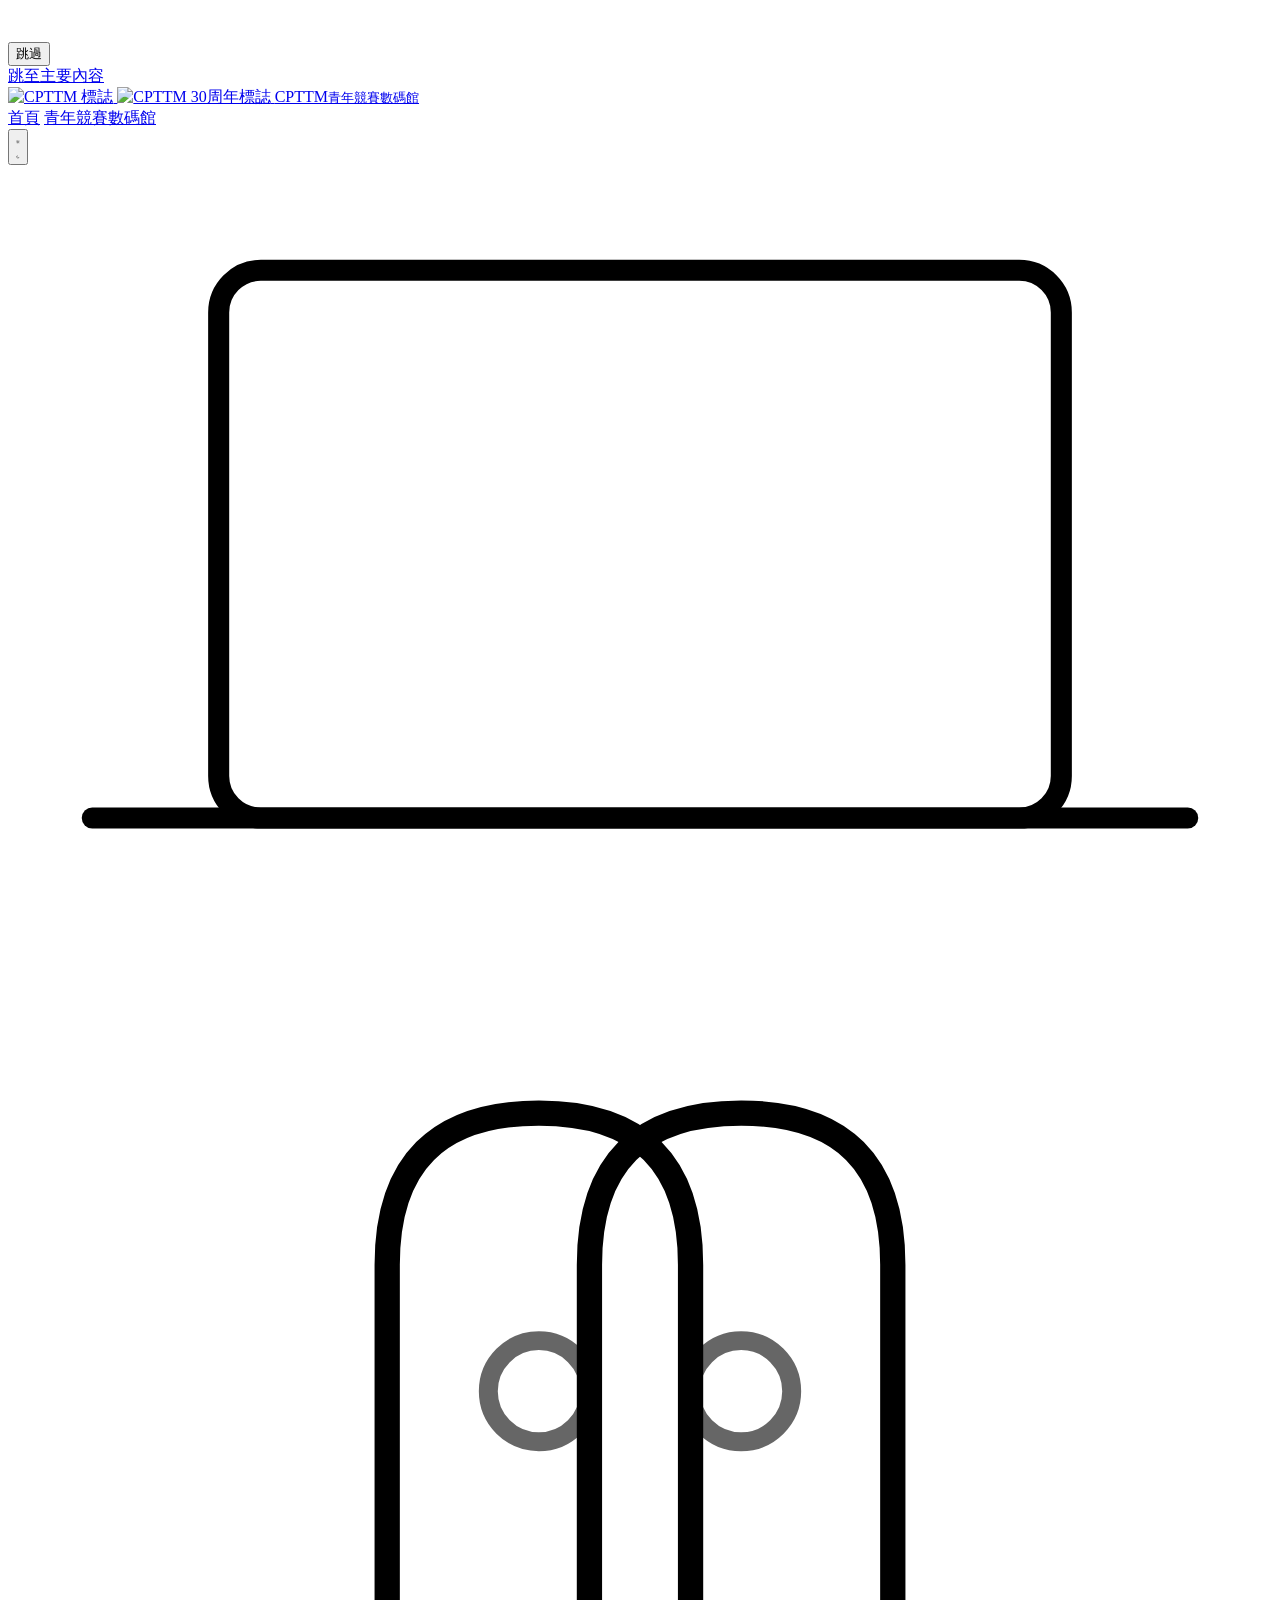
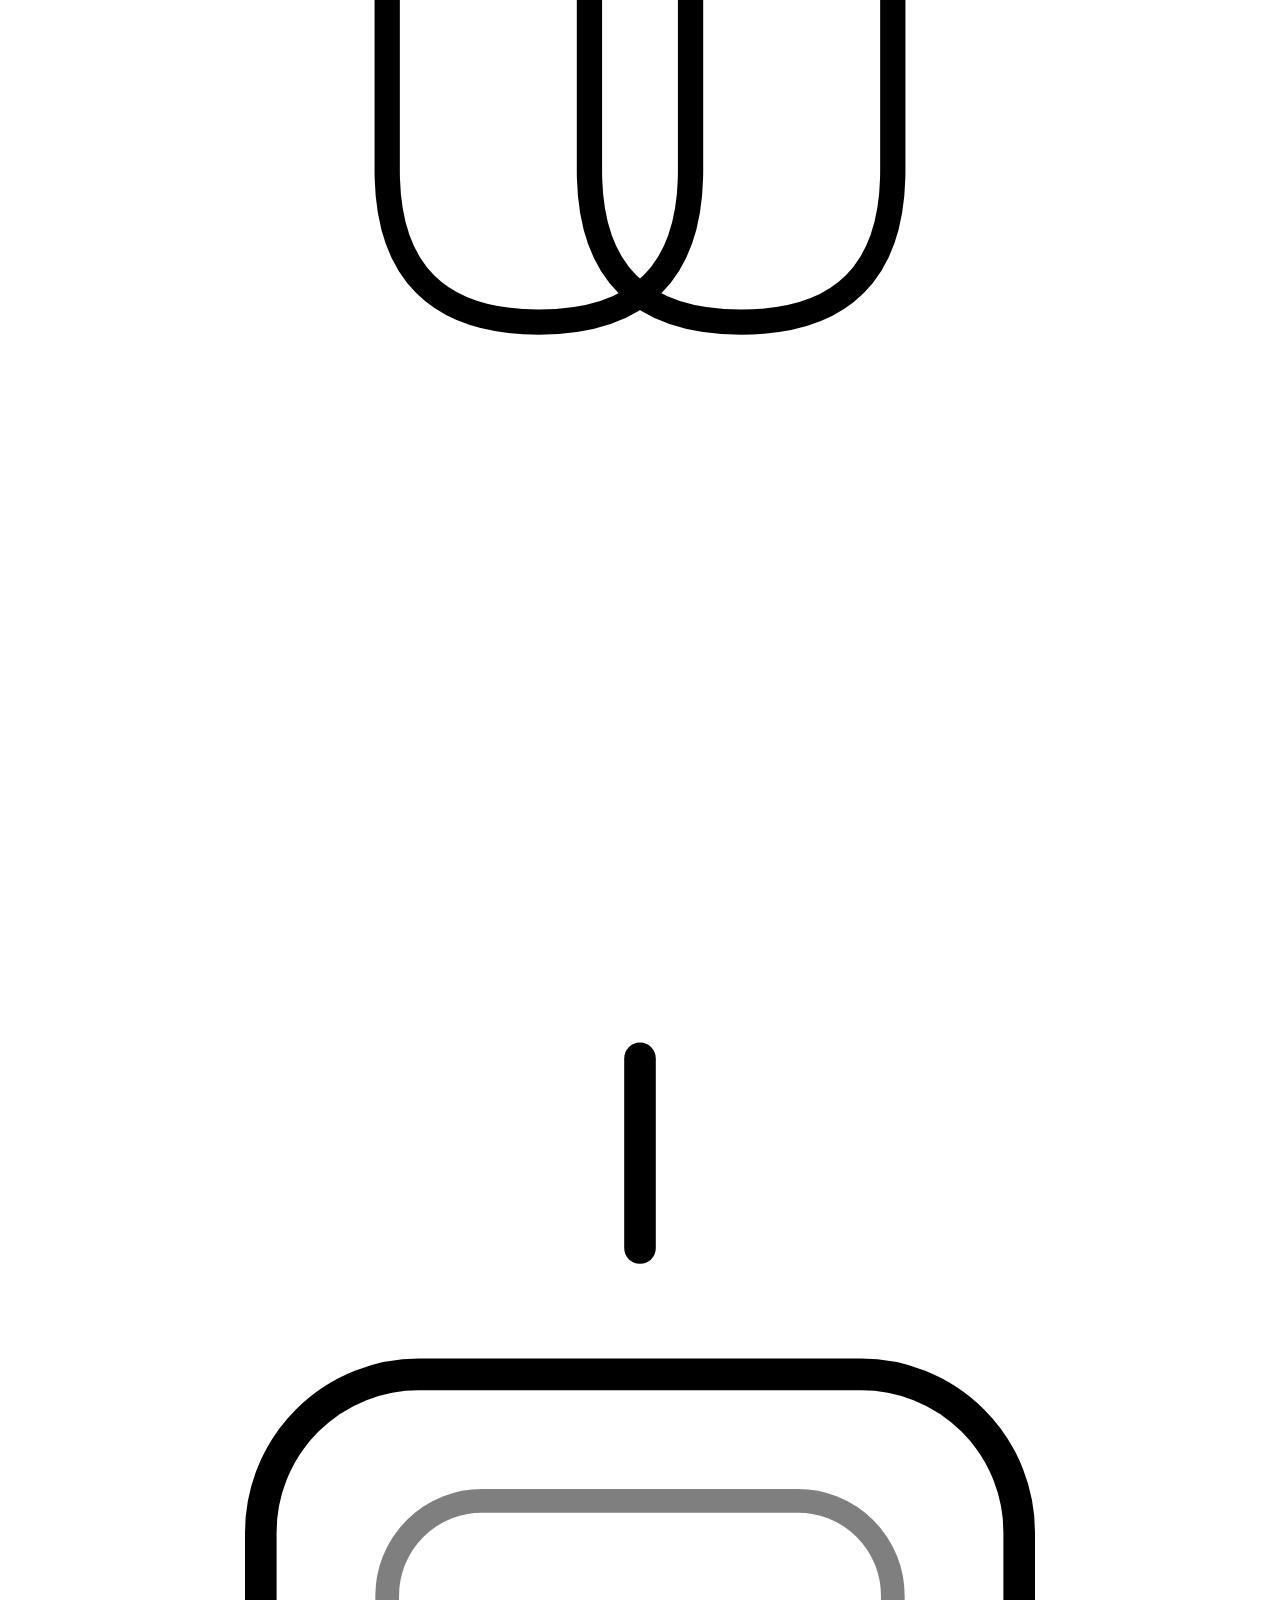
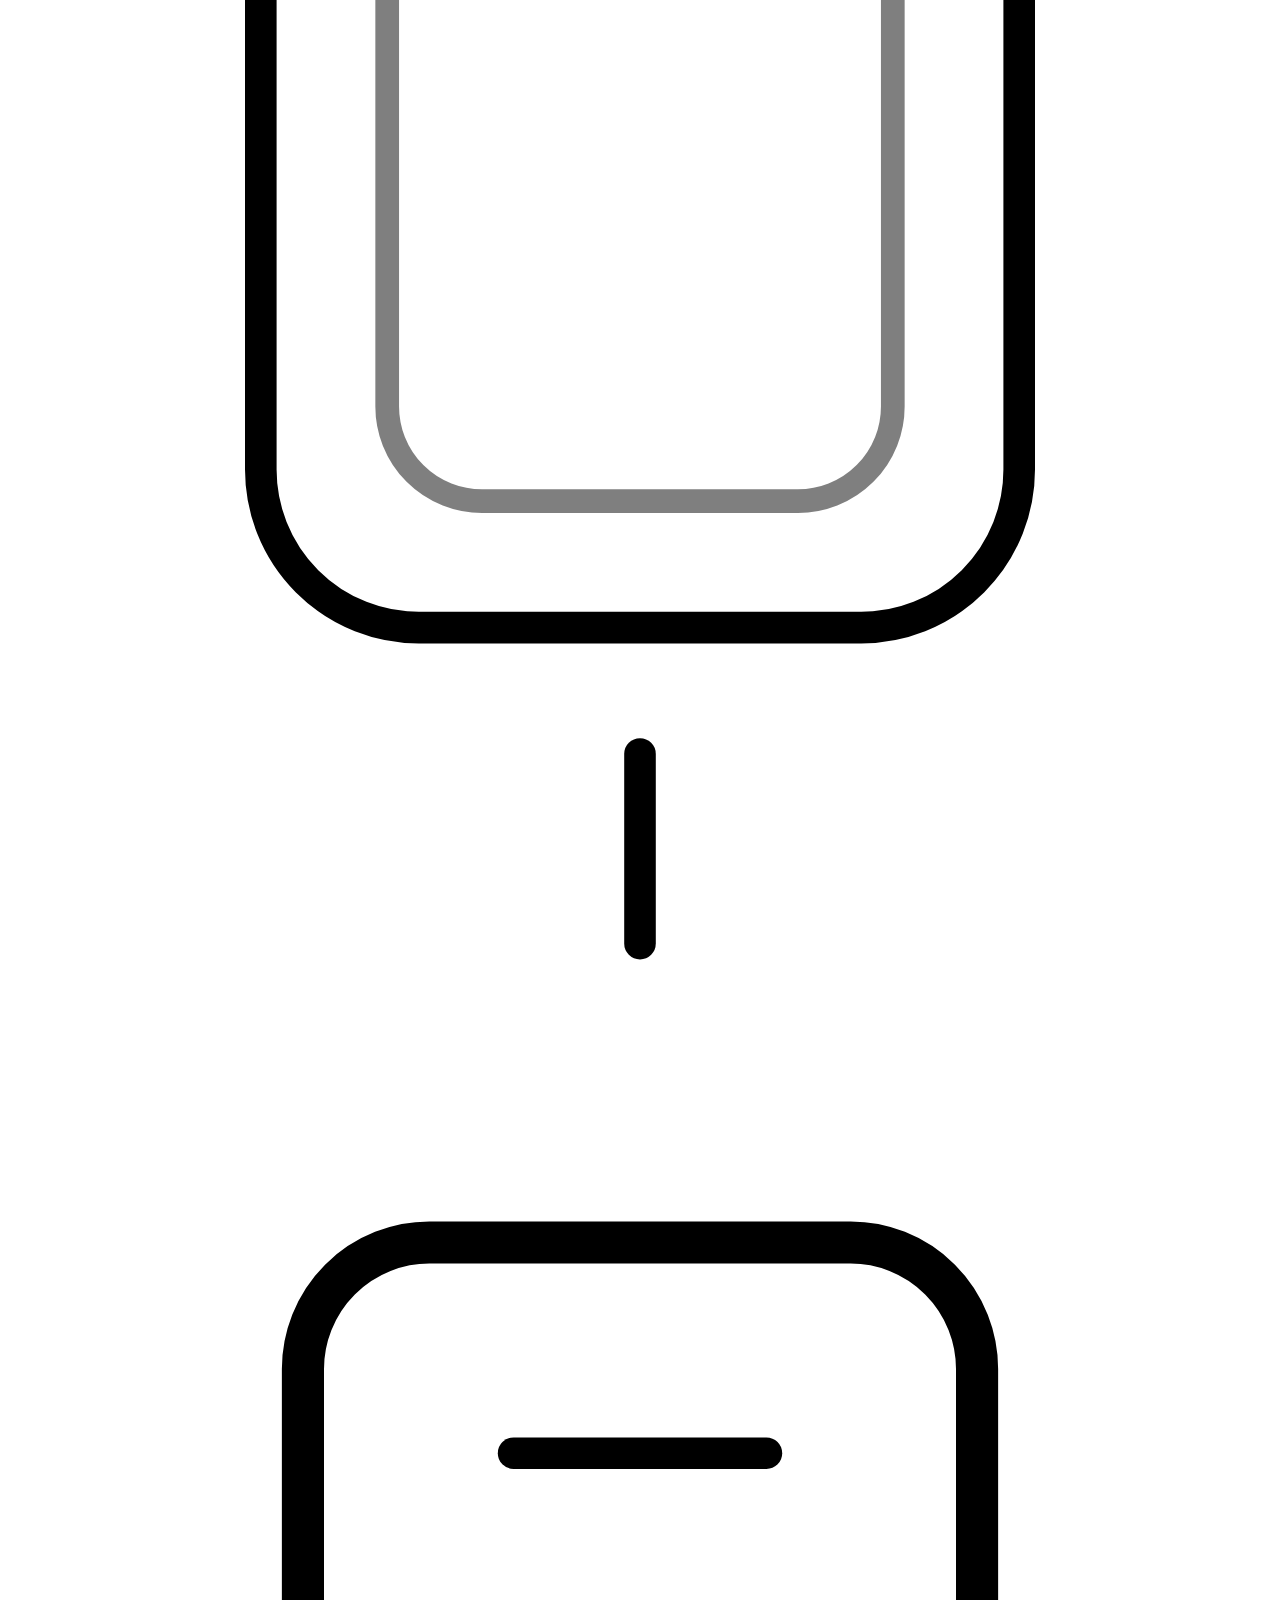
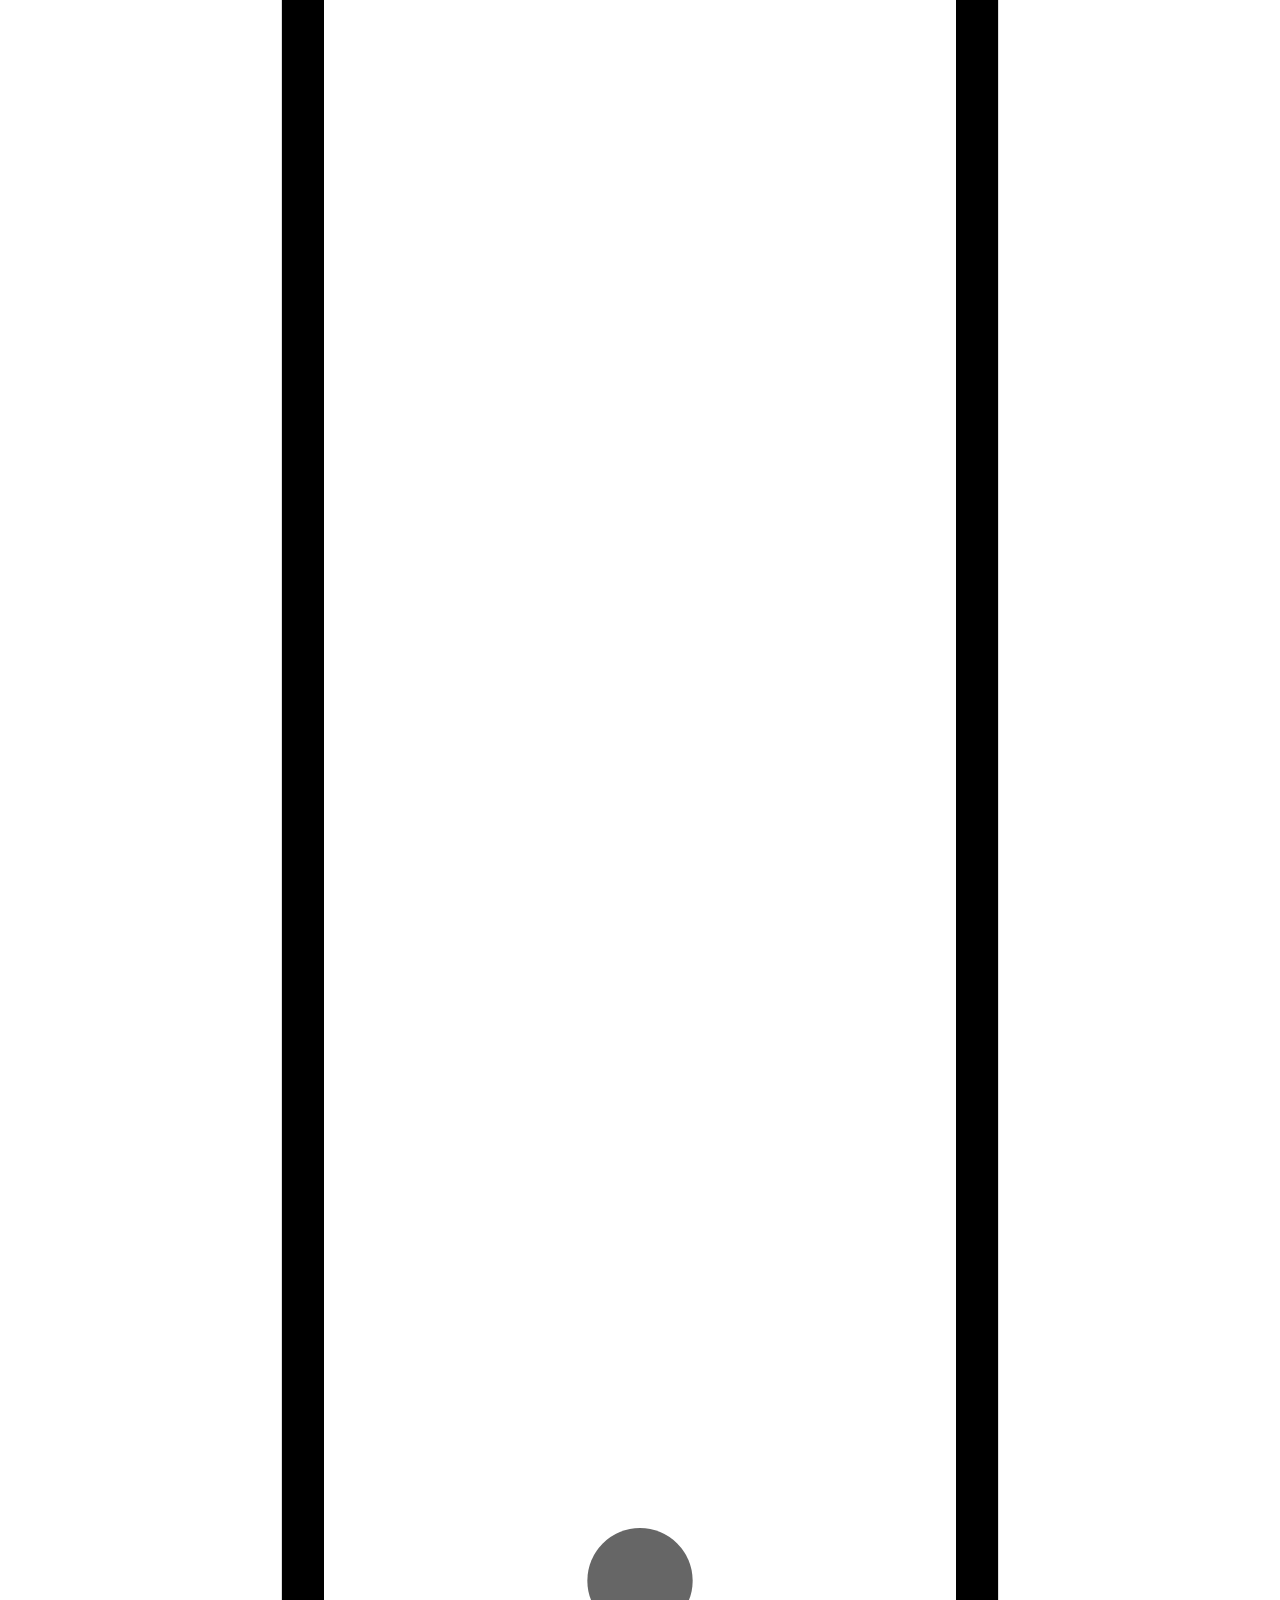
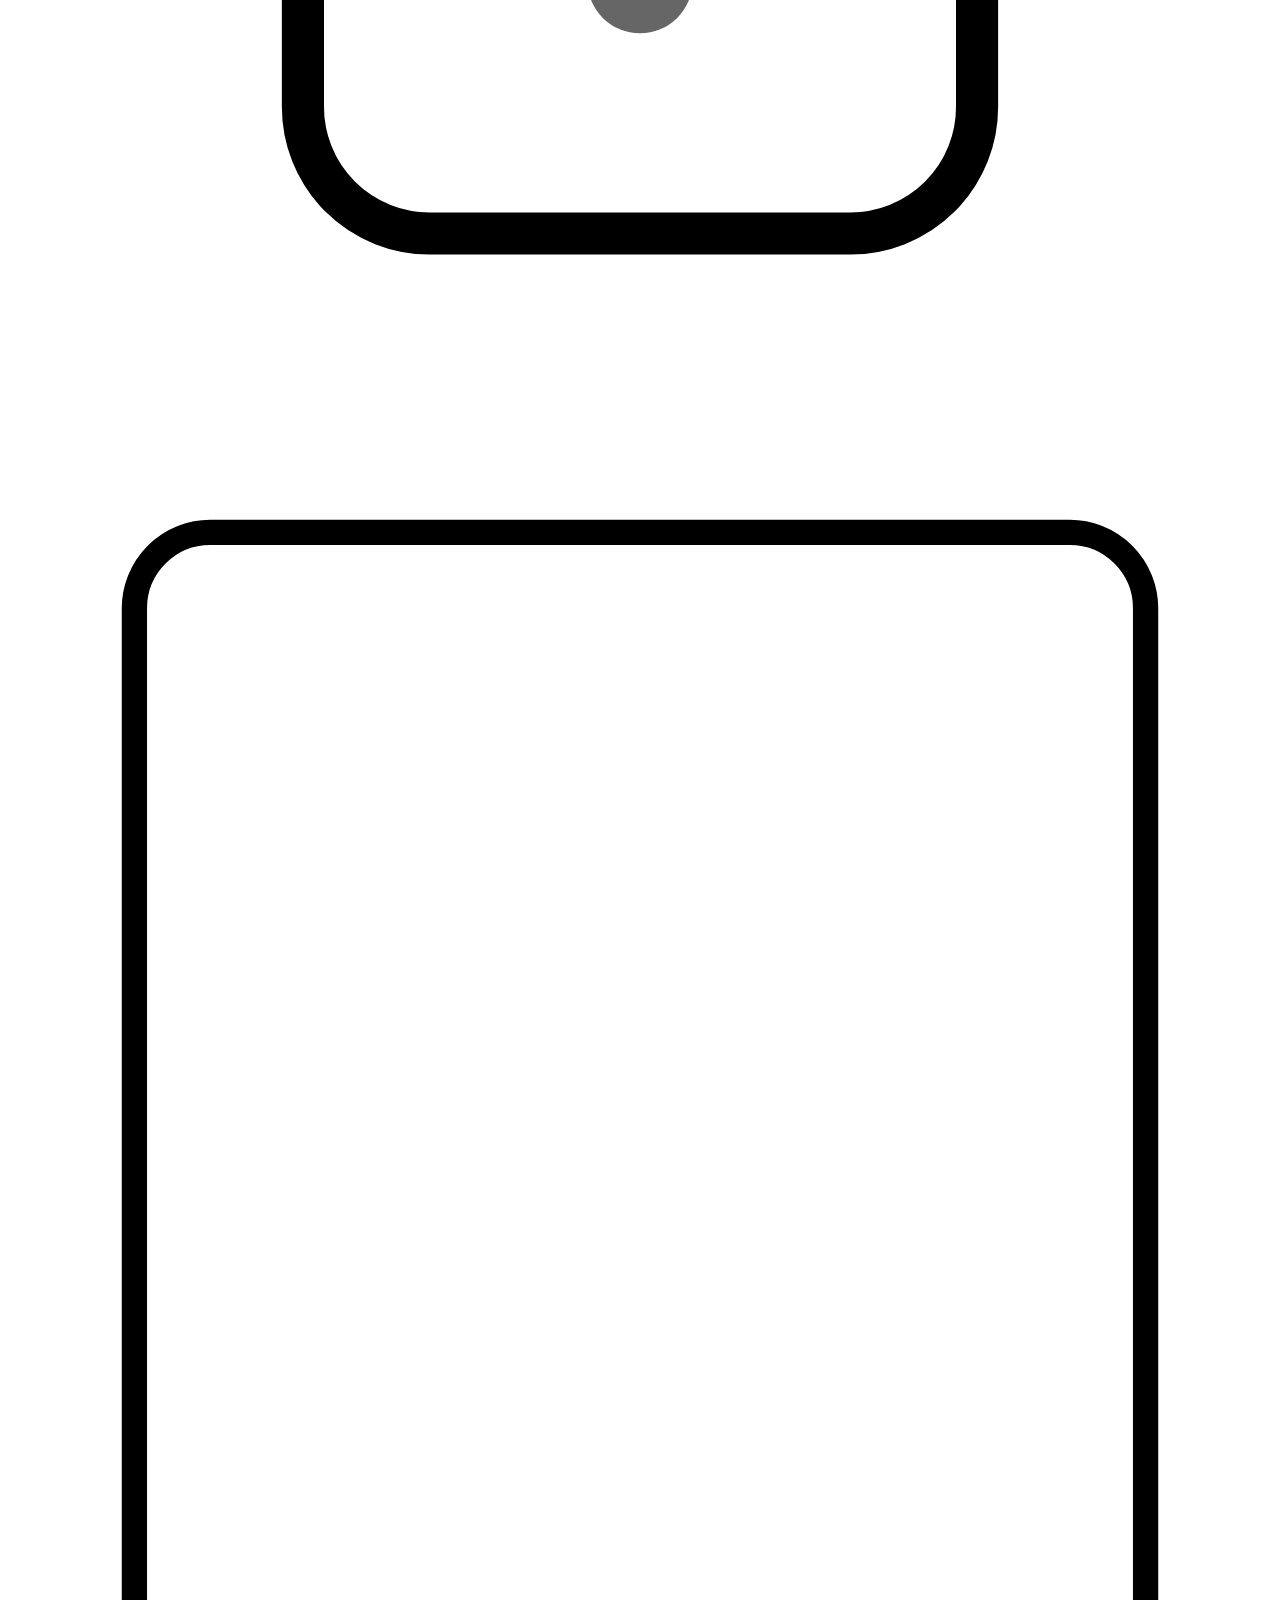
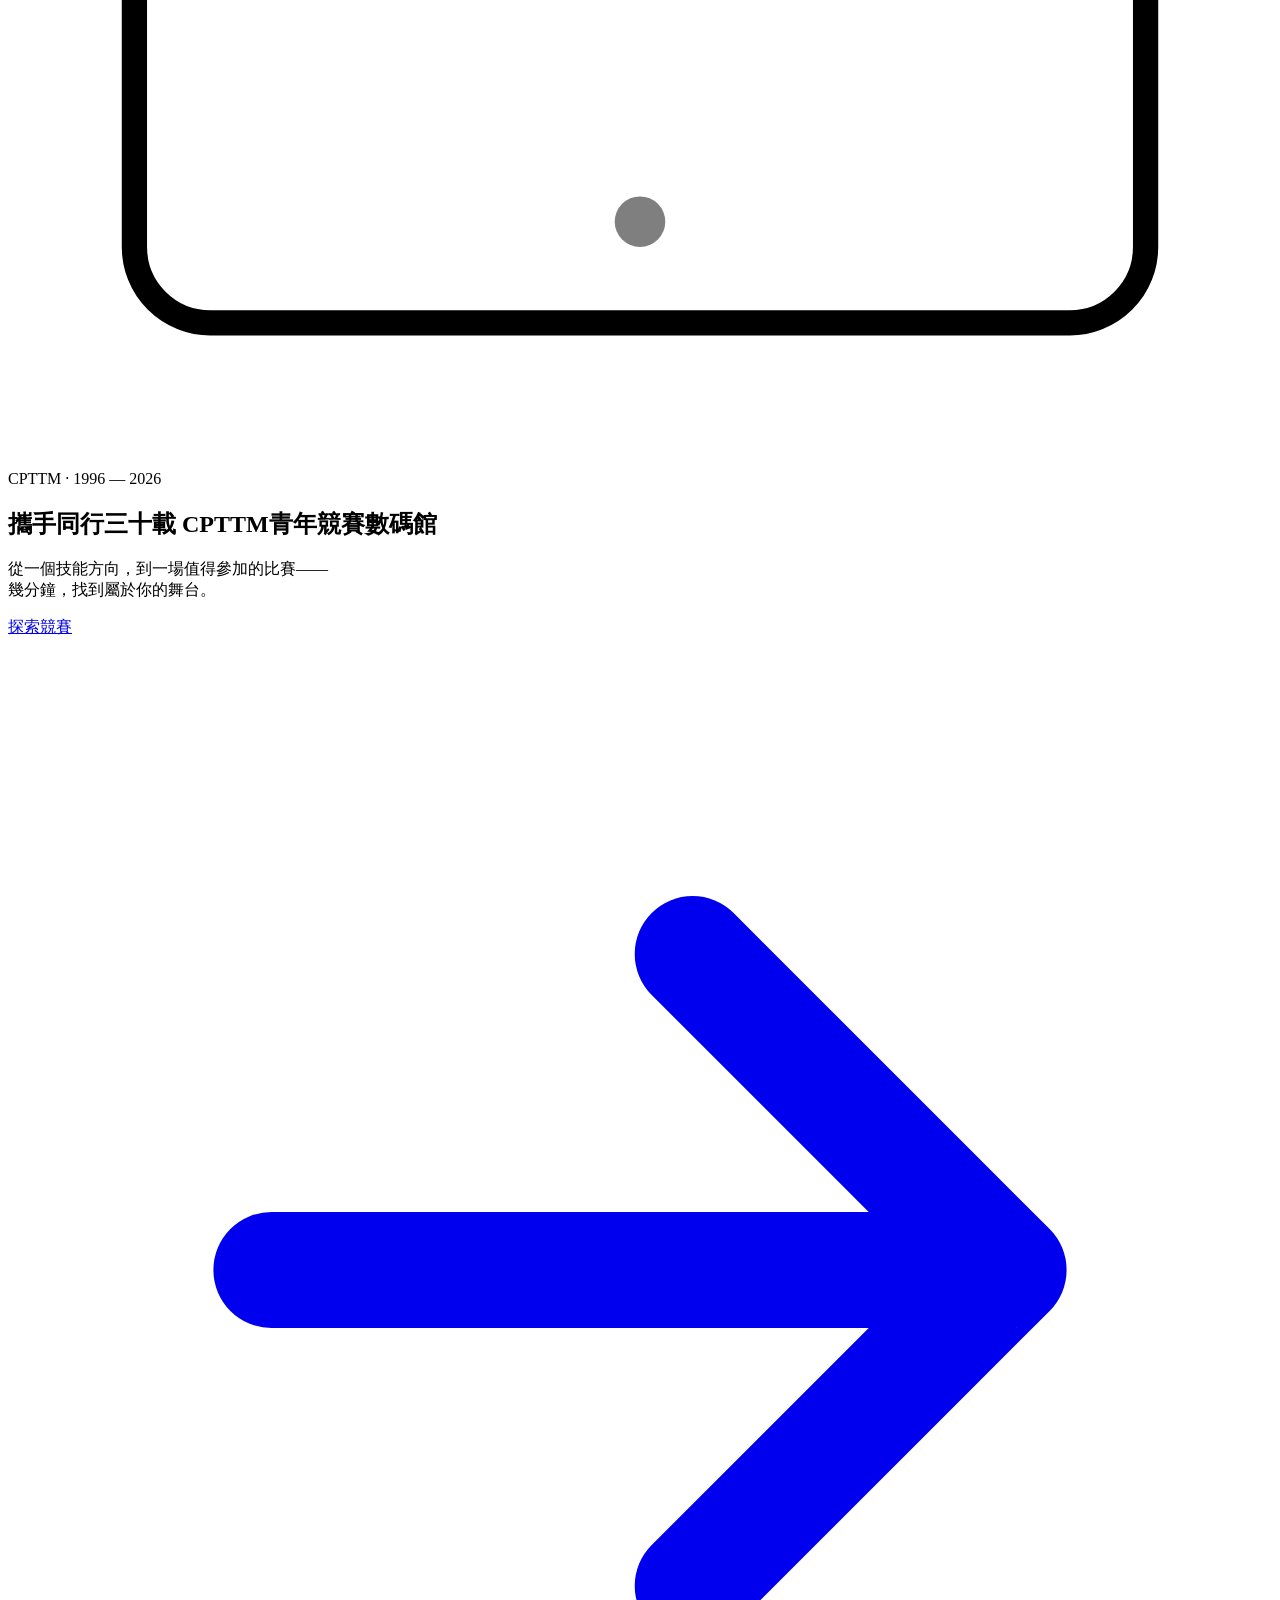
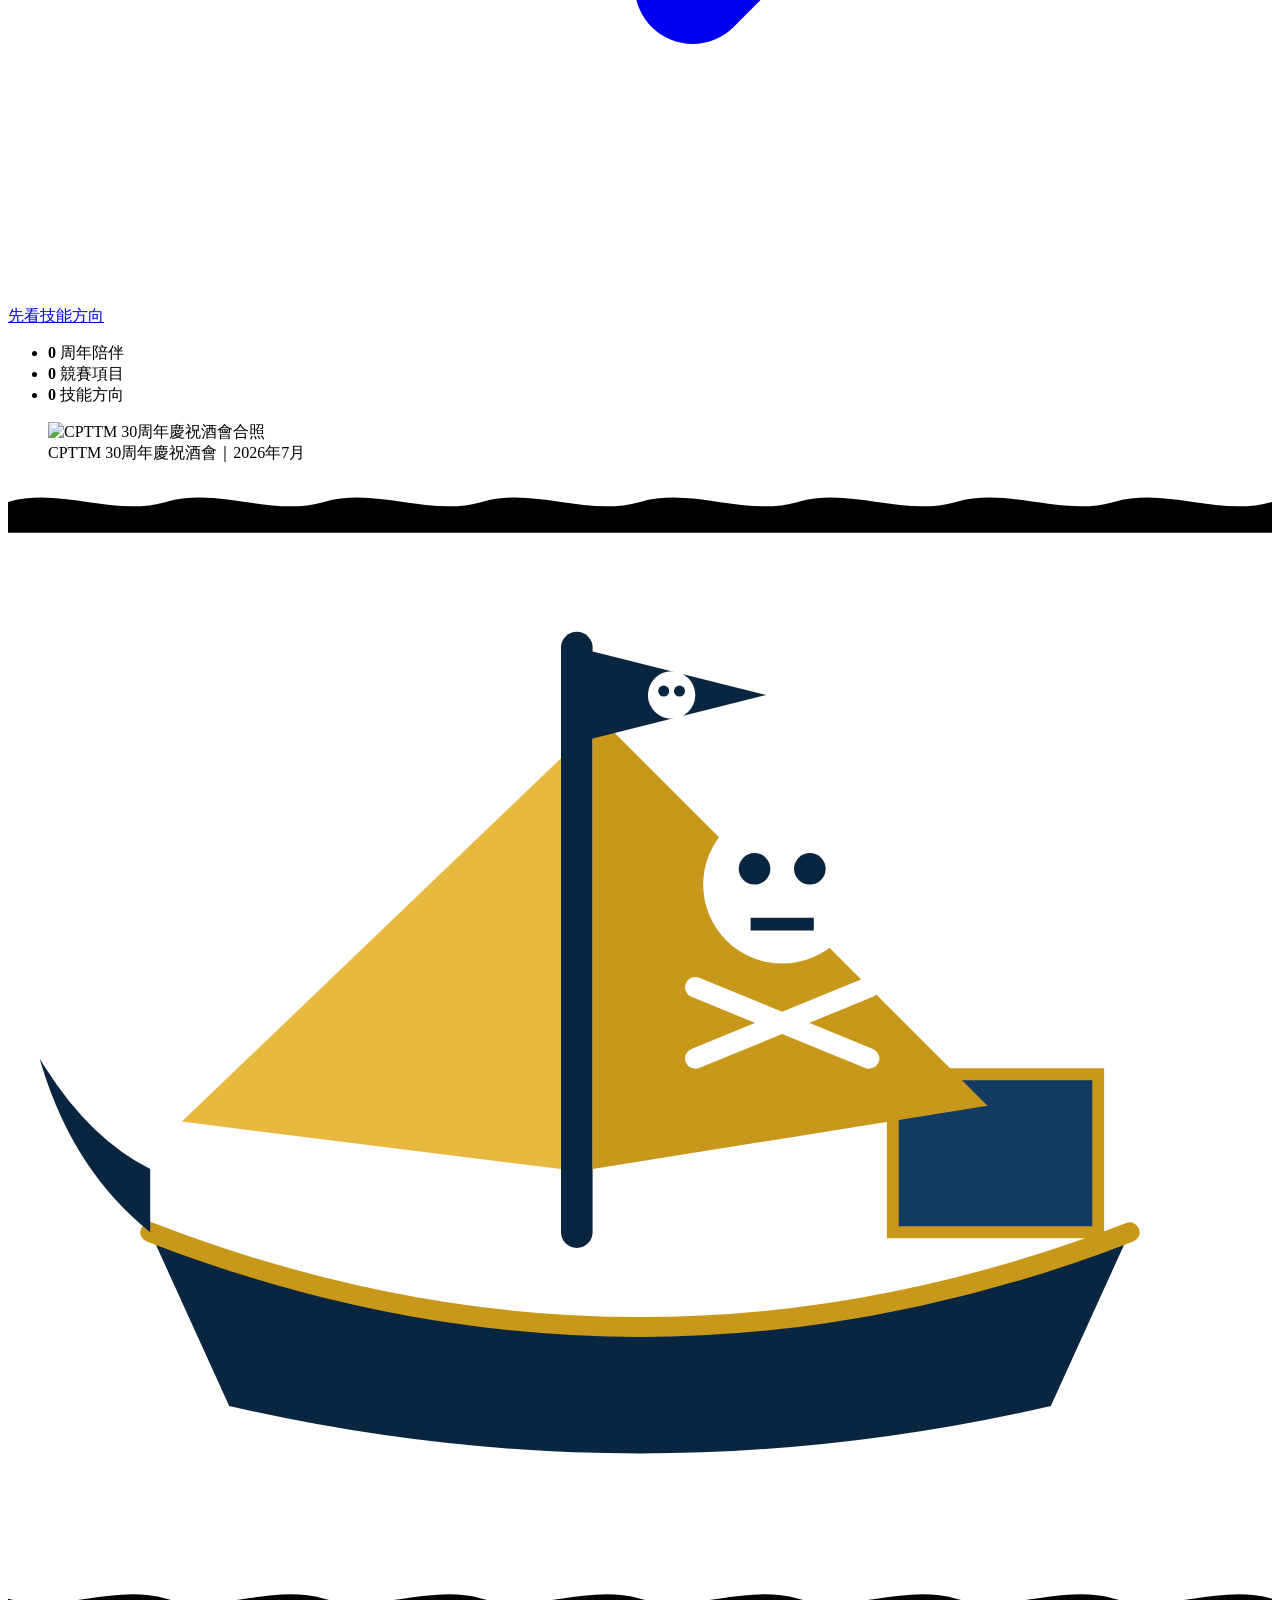
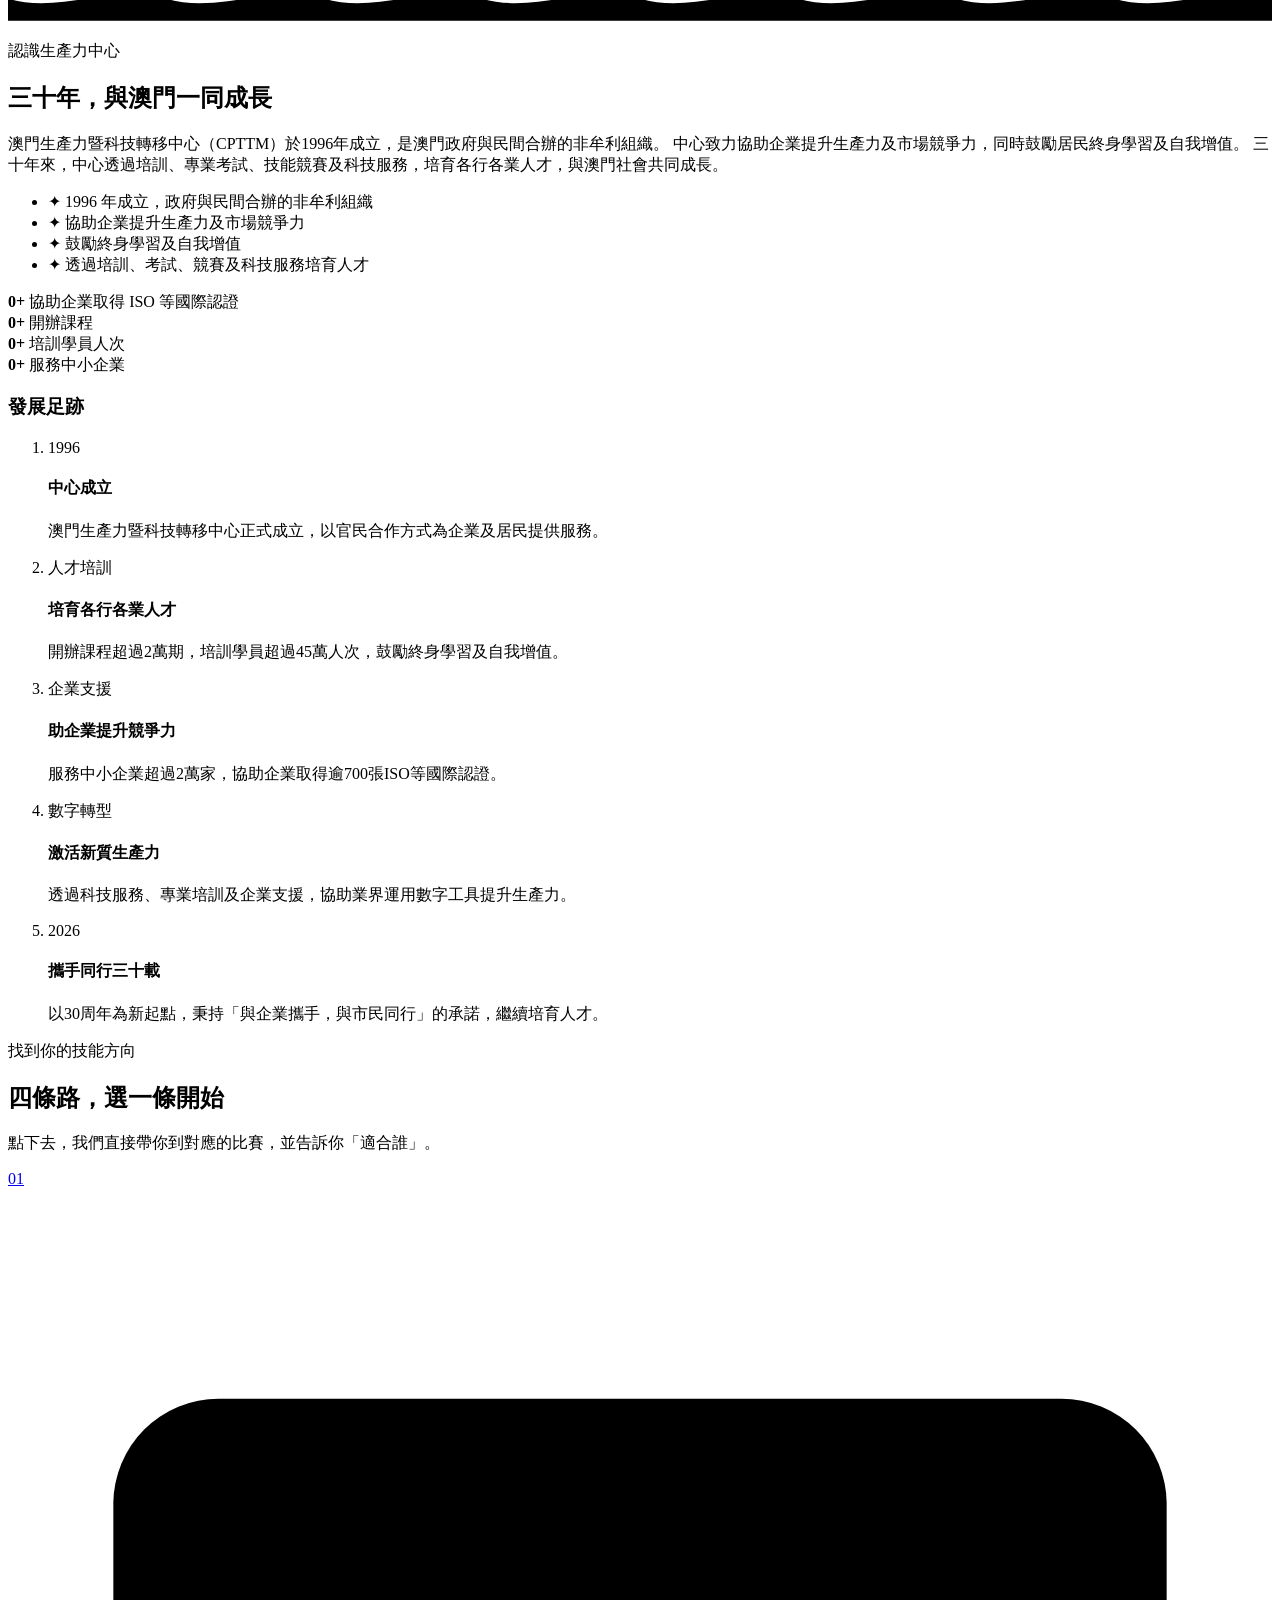
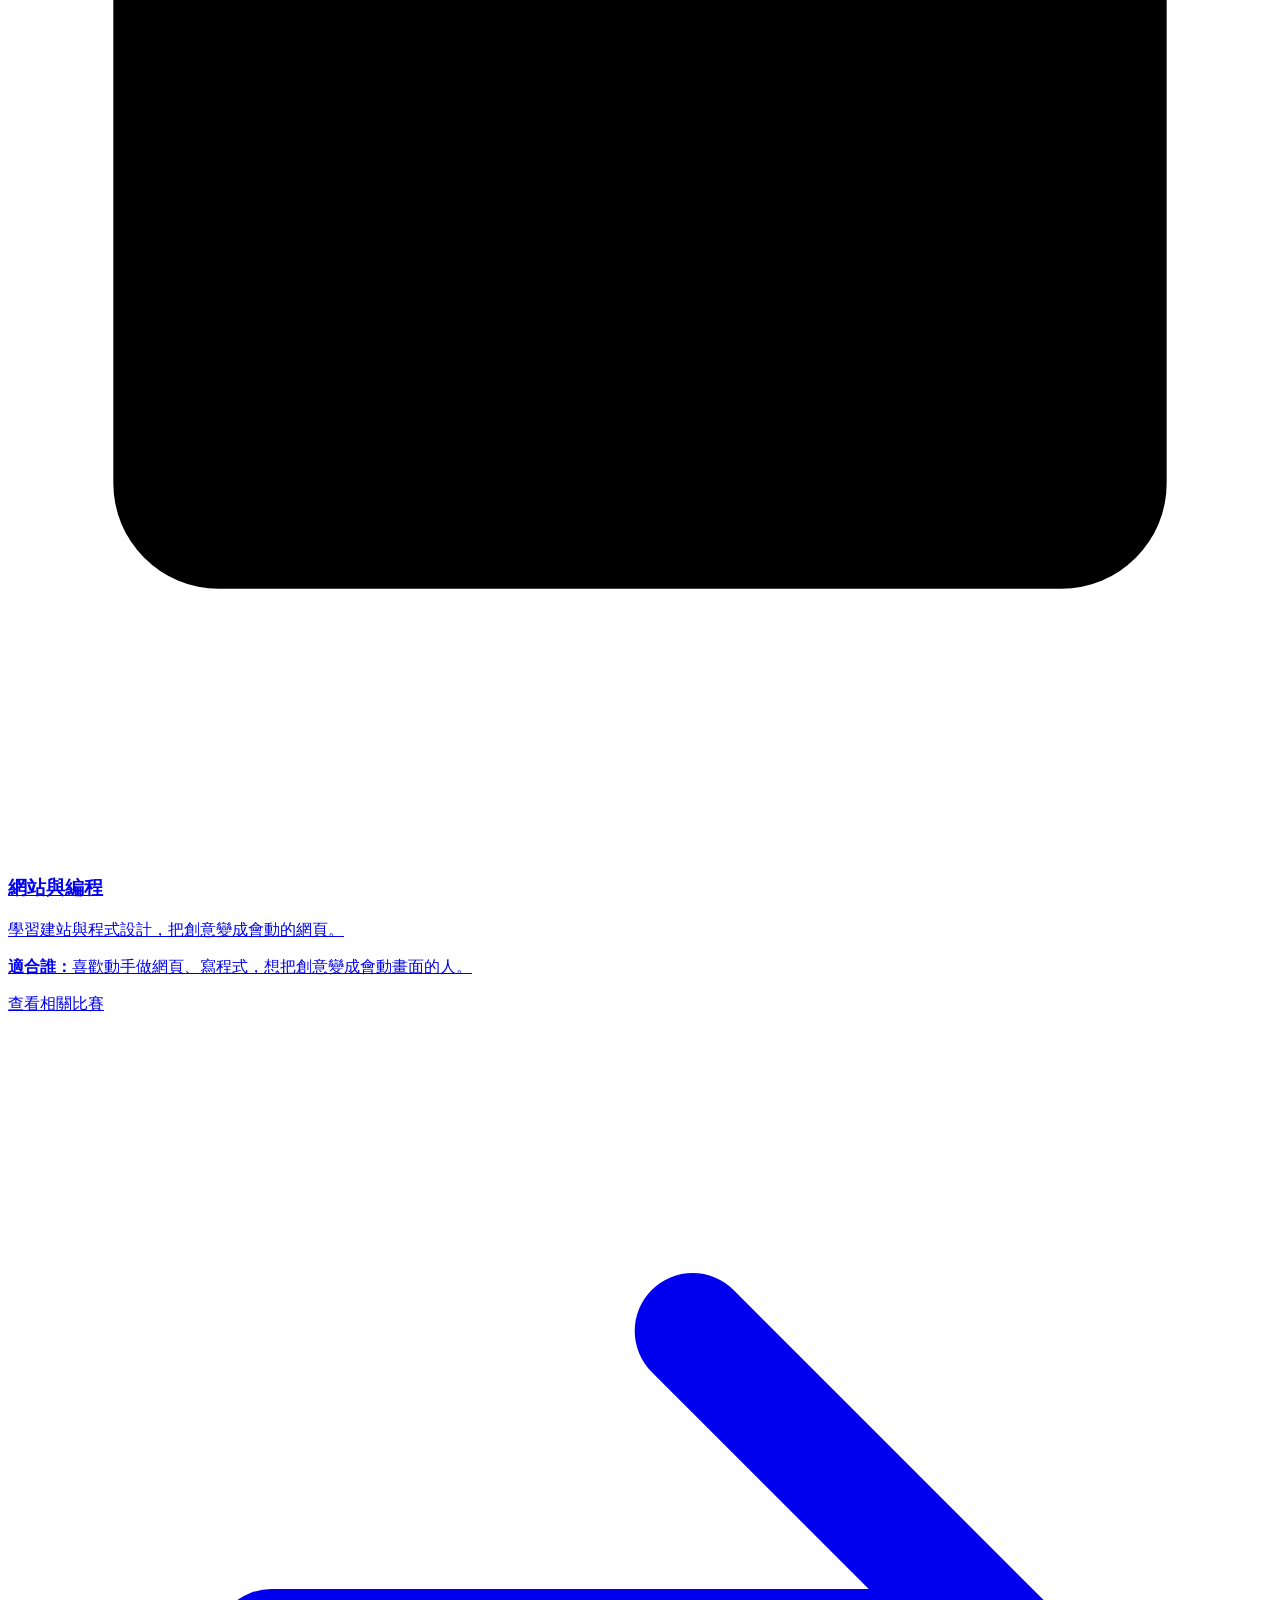
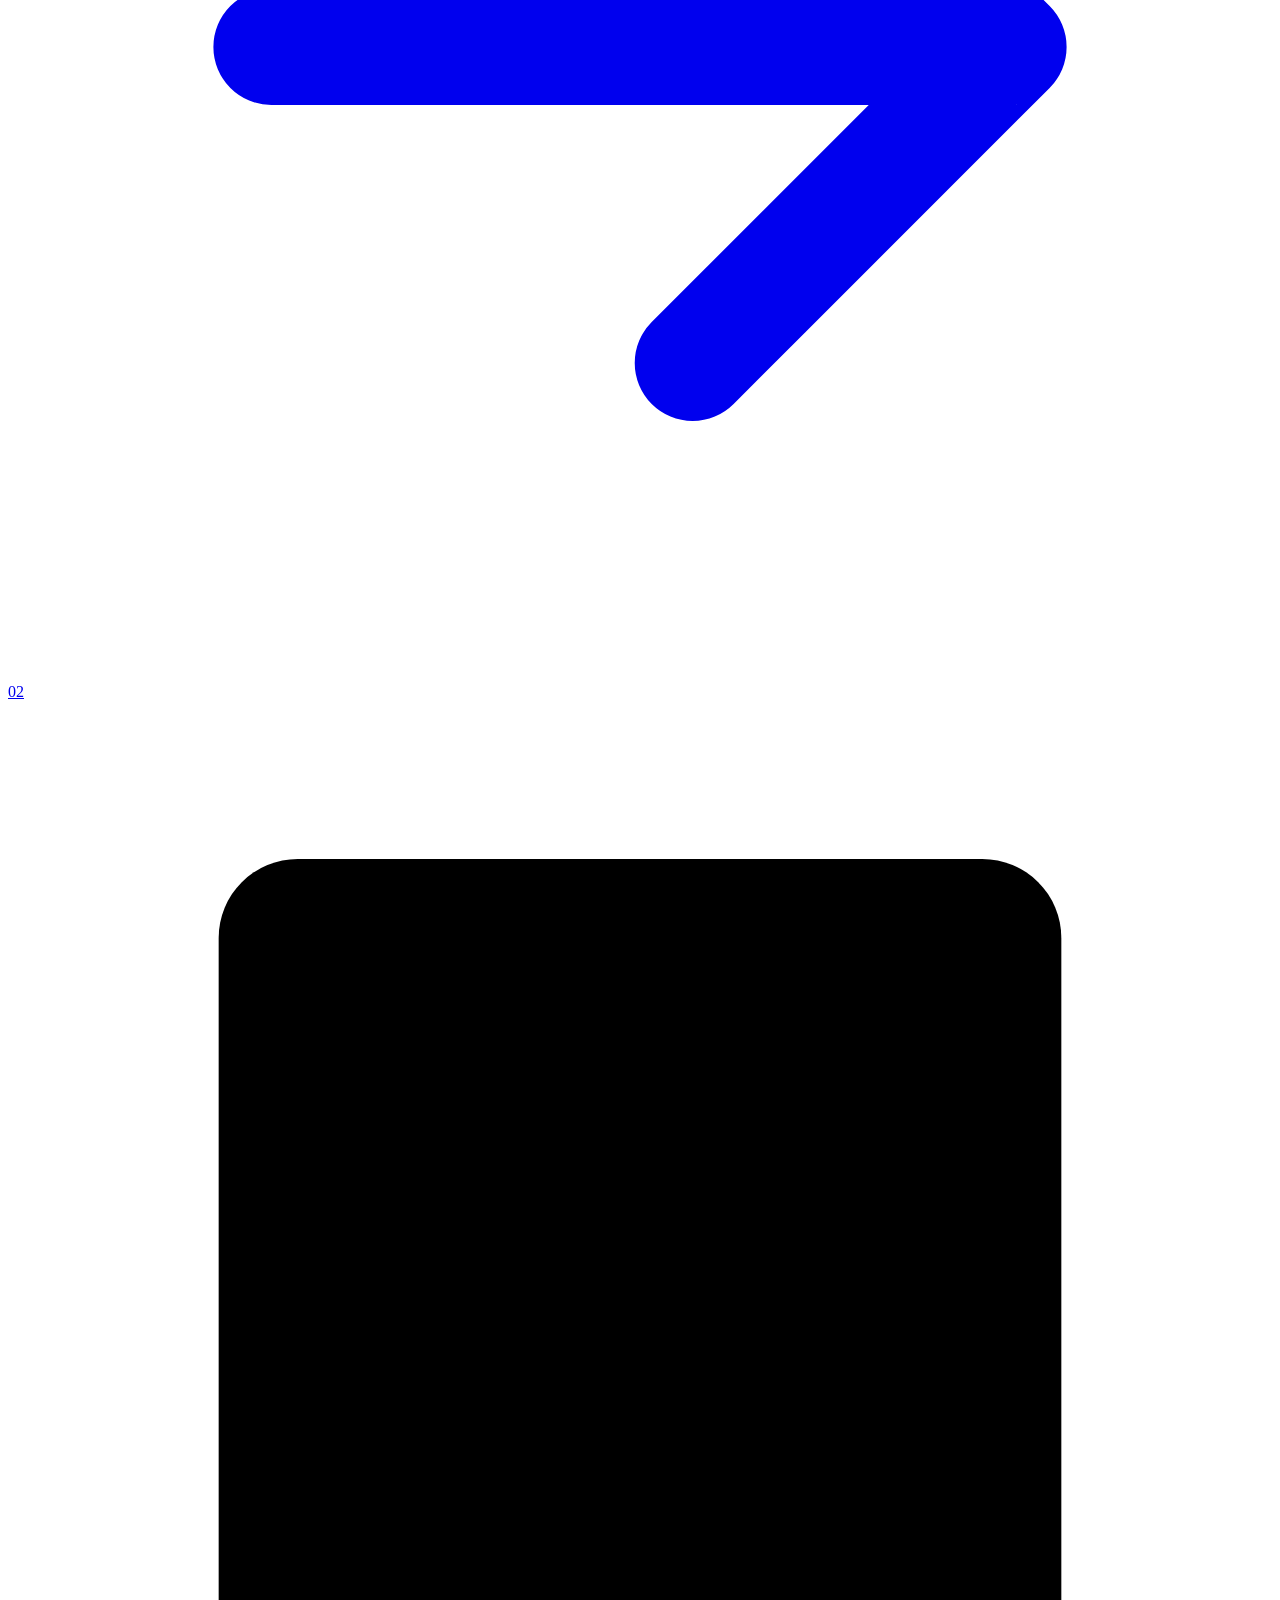
==== index.html @ b7210f03 "Add files via upload" ====
<!DOCTYPE html>
<html lang="zh-Hant" data-theme="light">
<head>
  <meta charset="UTF-8">
  <meta name="viewport" content="width=device-width, initial-scale=1.0">
  <meta name="description" content="CPTTM青年競賽數碼館 — 攜手同行三十載，幫澳門學生找到適合自己的技能方向與比賽。">
  <meta name="theme-color" content="#0a2540">
  <title>CPTTM青年競賽數碼館｜攜手同行三十載</title>
  <script>
    (function () {
      document.documentElement.classList.add("js");
      try {
        var t = localStorage.getItem("cpttm30_theme");
        if (t !== "light" && t !== "dark") {
          t = (window.matchMedia && window.matchMedia("(prefers-color-scheme: dark)").matches)
            ? "dark" : "light";
        }
        document.documentElement.setAttribute("data-theme", t);
      } catch (e) {
        document.documentElement.setAttribute("data-theme", "light");
      }
    })();
  </script>
  <link rel="stylesheet" href="css/style.css">
</head>
<body>
  <!-- ===== 開場動畫 ===== -->
  <div id="intro" class="intro" role="dialog" aria-label="開場動畫" aria-modal="true">
    <div class="intro-inner">
      <div class="intro-logo" aria-hidden="true">
        <img src="logos/原色LOGO.png" alt="" class="intro-logo-img">
      </div>
      <div class="intro-text">
        <p class="intro-line intro-line-1">
          <span id="introType1"></span><span class="intro-cursor" aria-hidden="true"></span>
        </p>
        <p class="intro-line intro-line-2">
          <span id="introType2"></span>
        </p>
      </div>
    </div>
    <button type="button" class="intro-skip" id="introSkip">跳過</button>
  </div>

  <a class="skip-link" href="#main">跳至主要內容</a>

  <header class="site-header">
    <div class="wrap header-inner">
      <a class="brand" href="index.html" aria-label="CPTTM 青年競賽數碼館首頁">
        <img src="logos/原色LOGO.png" alt="CPTTM 標誌" class="logo-cpttm" decoding="async">
        <img src="logos/cpttm-30th-c.png" alt="CPTTM 30周年標誌" class="logo-30th" decoding="async">
        <span class="site-name">CPTTM<small>青年競賽數碼館</small></span>
      </a>
      <nav class="main-nav" aria-label="主要導覽">
        <a href="index.html" aria-current="page">首頁</a>
        <a href="competitions.html">青年競賽數碼館</a>
      </nav>
      <button class="theme-toggle" id="themeToggle" type="button"
              aria-label="切換至深色模式" aria-pressed="false">
        <svg class="icon-sun" viewBox="0 0 24 24" aria-hidden="true" focusable="false">
          <circle cx="12" cy="12" r="4.5" fill="none" stroke="currentColor" stroke-width="1.8"/>
          <path d="M12 2.5 V5 M12 19 V21.5 M2.5 12 H5 M19 12 H21.5
                   M5.2 5.2 L6.9 6.9 M17.1 17.1 L18.8 18.8
                   M18.8 5.2 L17.1 6.9 M6.9 17.1 L5.2 18.8"
                stroke="currentColor" stroke-width="1.8" stroke-linecap="round"/>
        </svg>
        <svg class="icon-moon" viewBox="0 0 24 24" aria-hidden="true" focusable="false">
          <path d="M20 14.5 A8.5 8.5 0 1 1 9.5 4 A7 7 0 0 0 20 14.5 Z"
                fill="none" stroke="currentColor" stroke-width="1.8"
                stroke-linejoin="round"/>
        </svg>
      </button>
    </div>
  </header>

  <main id="main">

    <!-- ===== 主視覺（單一 hero，內含菱形 + 電子產品裝飾） ===== -->
    <section class="hero" aria-labelledby="hero-title">

      <!-- 兩側浮動菱形裝飾 -->
      <div class="hero-deco" aria-hidden="true">
        <span></span><span></span><span></span>
        <span></span><span></span><span></span>
      </div>

      <!-- 電子產品裝飾元素（左右兩側） -->
      <div class="hero-devices" aria-hidden="true">
        <!-- 左側：MacBook + AirPods + Apple Watch -->
        <div class="hd hd--macbook">
          <svg viewBox="0 0 120 80" xmlns="http://www.w3.org/2000/svg" focusable="false">
            <rect x="20" y="10" width="80" height="52" rx="4" fill="none" stroke="currentColor" stroke-width="2"/>
            <line x1="8" y1="62" x2="112" y2="62" stroke="currentColor" stroke-width="2" stroke-linecap="round"/>
            <line x1="50" y1="62" x2="70" y2="62" stroke="currentColor" stroke-width="1.5" stroke-linecap="round"/>
          </svg>
        </div>
        <div class="hd hd--airpods">
          <svg viewBox="0 0 100 120" xmlns="http://www.w3.org/2000/svg" focusable="false">
            <path d="M30 20 Q30 8 42 8 Q54 8 54 20 L54 60 Q54 72 42 72 Q30 72 30 60 Z" fill="none" stroke="currentColor" stroke-width="2"/>
            <path d="M70 20 Q70 8 58 8 Q46 8 46 20 L46 60 Q46 72 58 72 Q70 72 70 60 Z" fill="none" stroke="currentColor" stroke-width="2"/>
            <circle cx="42" cy="30" r="4" fill="none" stroke="currentColor" stroke-width="1.5" opacity=".6"/>
            <circle cx="58" cy="30" r="4" fill="none" stroke="currentColor" stroke-width="1.5" opacity=".6"/>
          </svg>
        </div>
        <div class="hd hd--watch">
          <svg viewBox="0 0 80 110" xmlns="http://www.w3.org/2000/svg" focusable="false">
            <rect x="16" y="28" width="48" height="54" rx="10" fill="none" stroke="currentColor" stroke-width="2"/>
            <rect x="24" y="36" width="32" height="38" rx="6" fill="none" stroke="currentColor" stroke-width="1.5" opacity=".5"/>
            <path d="M40 20 L40 8" stroke="currentColor" stroke-width="2" stroke-linecap="round"/>
            <path d="M40 102 L40 90" stroke="currentColor" stroke-width="2" stroke-linecap="round"/>
          </svg>
        </div>

        <!-- 右側：iPhone + iPad -->
        <div class="hd hd--iphone">
          <svg viewBox="0 0 60 120" xmlns="http://www.w3.org/2000/svg" focusable="false">
            <rect x="14" y="8" width="32" height="104" rx="6" fill="none" stroke="currentColor" stroke-width="2"/>
            <line x1="24" y1="18" x2="36" y2="18" stroke="currentColor" stroke-width="1.5" stroke-linecap="round"/>
            <circle cx="30" cy="100" r="2.5" fill="currentColor" opacity=".6"/>
          </svg>
        </div>
        <div class="hd hd--ipad">
          <svg viewBox="0 0 100 130" xmlns="http://www.w3.org/2000/svg" focusable="false">
            <rect x="10" y="10" width="80" height="110" rx="6" fill="none" stroke="currentColor" stroke-width="2"/>
            <circle cx="50" cy="112" r="2" fill="currentColor" opacity=".5"/>
          </svg>
        </div>
      </div>

      <!-- 主內容 -->
      <div class="wrap hero-grid">
        <div class="hero-copy">
          <p class="hero-eyebrow">
            <span class="eyebrow-dot" aria-hidden="true"></span>
            CPTTM · 1996 — 2026
          </p>

          <h1 id="hero-title">
            <span class="line-1">攜手同行三十載</span>
            <span class="line-2">CPTTM青年競賽數碼館</span>
          </h1>

          <p class="hero-sub">
            從一個技能方向，到一場值得參加的比賽——<br class="br-desktop">幾分鐘，找到屬於你的舞台。
          </p>

          <div class="hero-actions">
            <a class="btn btn-primary" href="competitions.html">
              探索競賽
              <svg class="btn-arrow" viewBox="0 0 24 24" aria-hidden="true" focusable="false">
                <path d="M5 12 H19 M13 6 L19 12 L13 18"
                      stroke="currentColor" stroke-width="2.2"
                      fill="none" stroke-linecap="round" stroke-linejoin="round"/>
              </svg>
            </a>
            <a class="btn btn-ghost" href="#skills">先看技能方向</a>
          </div>

          <ul class="hero-meta" aria-label="網站重點數字">
            <li>
              <strong data-count="30">0</strong>
              <span>周年陪伴</span>
            </li>
            <li>
                <strong data-count="7">0</strong>
                <span>競賽項目</span>
              </li>
            <li>
              <strong data-count="4">0</strong>
              <span>技能方向</span>
            </li>
          </ul>
        </div>

        <figure class="hero-figure">
          <div class="hero-figure-frame">
            <img src="images/hero.jpg"
                 alt="CPTTM 30周年慶祝酒會合照"
                 width="1024" height="768"
                 decoding="async">
          </div>
          <figcaption>
            <span class="fig-dot" aria-hidden="true"></span>
            CPTTM 30周年慶祝酒會｜2026年7月
          </figcaption>
        </figure>
      </div>
    </section>

    <!-- ===== 波浪分隔 ===== -->
    <div class="wave-divider" aria-hidden="true">
      <svg class="wave-layer wave-layer--back" viewBox="0 0 2880 120" preserveAspectRatio="none" focusable="false">
        <path d="M0,50
                 C 120,15 240,85 360,50
                 C 480,15 600,85 720,50
                 C 840,15 960,85 1080,50
                 C 1200,15 1320,85 1440,50
                 C 1560,15 1680,85 1800,50
                 C 1920,15 2040,85 2160,50
                 C 2280,15 2400,85 2520,50
                 C 2640,15 2760,85 2880,50
                 L2880,120 L0,120 Z"/>
      </svg>

      <!-- 航行中的海盜船 -->
      <div class="wave-boat">
        <svg viewBox="0 0 160 130" xmlns="http://www.w3.org/2000/svg" focusable="false">
          <path d="M18 88 Q80 112 142 88 L132 110 Q80 122 28 110 Z" fill="#0a2540"/>
          <path d="M18 88 Q80 112 142 88" stroke="#c8981a" stroke-width="2.5"
                fill="none" stroke-linecap="round"/>
          <path d="M18 88 Q8 80 4 66 Q10 76 18 80 Z" fill="#0a2540"/>
          <path d="M112 88 L112 68 L138 68 L138 88 Z" fill="#123a63"
                stroke="#c8981a" stroke-width="1.5"/>
          <line x1="72" y1="88" x2="72" y2="14"
                stroke="#0a2540" stroke-width="4" stroke-linecap="round"/>
          <path d="M74 22 L74 80 L124 72 Z" fill="#c8981a"/>
          <circle cx="98" cy="44" r="10" fill="#fff"/>
          <circle cx="94.5" cy="42" r="2" fill="#0a2540"/>
          <circle cx="101.5" cy="42" r="2" fill="#0a2540"/>
          <path d="M94 49 L102 49" stroke="#0a2540" stroke-width="1.6"/>
          <path d="M87 57 L109 66" stroke="#fff" stroke-width="2.6" stroke-linecap="round"/>
          <path d="M109 57 L87 66" stroke="#fff" stroke-width="2.6" stroke-linecap="round"/>
          <path d="M70 28 L70 80 L22 74 Z" fill="#e8b93f"/>
          <path d="M72 14 L96 20 L72 26 Z" fill="#0a2540"/>
          <circle cx="84" cy="20" r="3" fill="#fff"/>
          <circle cx="83" cy="19.5" r="0.7" fill="#0a2540"/>
          <circle cx="85" cy="19.5" r="0.7" fill="#0a2540"/>
        </svg>
      </div>

      <svg class="wave-layer wave-layer--front" viewBox="0 0 2880 120" preserveAspectRatio="none" focusable="false">
        <path d="M0,70
                 C 120,105 240,35 360,70
                 C 480,105 600,35 720,70
                 C 840,105 960,35 1080,70
                 C 1200,105 1320,35 1440,70
                 C 1560,105 1680,35 1800,70
                 C 1920,105 2040,35 2160,70
                 C 2280,105 2400,35 2520,70
                 C 2640,105 2760,35 2880,70
                 L2880,120 L0,120 Z"/>
      </svg>
    </div>

    <!-- ===== 中心的故事 ===== -->
    <section id="about" class="section" aria-labelledby="about-title">
      <div class="wrap">
        <header class="section-head">
          <p class="section-eyebrow">認識生產力中心</p>
          <h2 id="about-title">三十年，與澳門一同成長</h2>
        </header>

        <div class="about-grid">
          <div class="about-lead-wrap">
            <p class="lead">
              澳門生產力暨科技轉移中心（CPTTM）於1996年成立，是澳門政府與民間合辦的非牟利組織。
              中心致力協助企業提升生產力及市場競爭力，同時鼓勵居民終身學習及自我增值。
              三十年來，中心透過培訓、專業考試、技能競賽及科技服務，培育各行各業人才，與澳門社會共同成長。
            </p>

            <ul class="about-points" aria-label="中心簡介重點">
              <li><span aria-hidden="true">✦</span> 1996 年成立，政府與民間合辦的非牟利組織</li>
              <li><span aria-hidden="true">✦</span> 協助企業提升生產力及市場競爭力</li>
              <li><span aria-hidden="true">✦</span> 鼓勵終身學習及自我增值</li>
              <li><span aria-hidden="true">✦</span> 透過培訓、考試、競賽及科技服務培育人才</li>
            </ul>
          </div>

          <div class="stats-grid" aria-label="三十年成果數字">
            <div class="stat-card" data-count="700">
              <strong><span class="num">0</span>+</strong>
              <span>協助企業取得 ISO 等國際認證</span>
            </div>
            <div class="stat-card" data-count="20000">
              <strong><span class="num">0</span>+</strong>
              <span>開辦課程</span>
            </div>
            <div class="stat-card" data-count="450000">
              <strong><span class="num">0</span>+</strong>
              <span>培訓學員人次</span>
            </div>
            <div class="stat-card" data-count="20000">
              <strong><span class="num">0</span>+</strong>
              <span>服務中小企業</span>
            </div>
          </div>
        </div>

        <h3 class="sub-title">發展足跡</h3>
        <ol class="timeline" aria-label="CPTTM 三十年發展時間線">
          <li class="tl-item">
            <span class="tl-year">1996</span>
            <div class="tl-card">
              <h4>中心成立</h4>
              <p>澳門生產力暨科技轉移中心正式成立，以官民合作方式為企業及居民提供服務。</p>
            </div>
          </li>
          <li class="tl-item">
            <span class="tl-year">人才培訓</span>
            <div class="tl-card">
              <h4>培育各行各業人才</h4>
              <p>開辦課程超過2萬期，培訓學員超過45萬人次，鼓勵終身學習及自我增值。</p>
            </div>
          </li>
          <li class="tl-item">
            <span class="tl-year">企業支援</span>
            <div class="tl-card">
              <h4>助企業提升競爭力</h4>
              <p>服務中小企業超過2萬家，協助企業取得逾700張ISO等國際認證。</p>
            </div>
          </li>
          <li class="tl-item">
            <span class="tl-year">數字轉型</span>
            <div class="tl-card">
              <h4>激活新質生產力</h4>
              <p>透過科技服務、專業培訓及企業支援，協助業界運用數字工具提升生產力。</p>
            </div>
          </li>
          <li class="tl-item tl-item--highlight">
            <span class="tl-year">2026</span>
            <div class="tl-card">
              <h4>攜手同行三十載</h4>
              <p>以30周年為新起點，秉持「與企業攜手，與市民同行」的承諾，繼續培育人才。</p>
            </div>
          </li>
        </ol>
      </div>
    </section>

    <!-- ===== 技能方向 ===== -->
    <section id="skills" class="section section--tinted" aria-labelledby="skills-title">
      <div class="wrap">
        <header class="section-head">
          <p class="section-eyebrow">找到你的技能方向</p>
          <h2 id="skills-title">四條路，選一條開始</h2>
          <p class="section-sub">點下去，我們直接帶你到對應的比賽，並告訴你「適合誰」。</p>
        </header>

        <div class="skill-grid">
          <a class="skill-card skill-card--web"
             href="competitions.html?category=web#competitions"
             data-skill="web"
             aria-label="網站與編程，查看相關比賽">
            <span class="skill-index" aria-hidden="true">01</span>
            <span class="skill-icon" aria-hidden="true">
              <svg viewBox="0 0 48 48" focusable="false">
                <rect x="4" y="8" width="40" height="30" rx="4"/>
                <path d="M4 16 H44"/>
                <circle cx="10" cy="12" r="1.4"/>
                <circle cx="15" cy="12" r="1.4"/>
                <path d="M14 26 L20 30 L14 34"/>
                <path d="M28 34 L34 30 L28 26"/>
              </svg>
            </span>
            <h3>網站與編程</h3>
            <p class="skill-desc">學習建站與程式設計，把創意變成會動的網頁。</p>
            <p class="skill-fit"><strong>適合誰：</strong>喜歡動手做網頁、寫程式，想把創意變成會動畫面的人。</p>
            <span class="skill-cta">
              查看相關比賽
              <svg viewBox="0 0 24 24" aria-hidden="true" focusable="false">
                <path d="M5 12 H19 M13 6 L19 12 L13 18"
                      stroke="currentColor" stroke-width="2.2"
                      fill="none" stroke-linecap="round" stroke-linejoin="round"/>
              </svg>
            </span>
          </a>

          <a class="skill-card skill-card--office"
             href="competitions.html?category=office#competitions"
             data-skill="office"
             aria-label="數碼辦公，查看相關比賽">
            <span class="skill-index" aria-hidden="true">02</span>
            <span class="skill-icon" aria-hidden="true">
              <svg viewBox="0 0 48 48" focusable="false">
                <rect x="8" y="6" width="32" height="36" rx="3"/>
                <path d="M14 16 H34"/>
                <path d="M14 24 H34"/>
                <path d="M14 32 H26"/>
              </svg>
            </span>
            <h3>數碼辦公</h3>
            <p class="skill-desc">掌握文書、試算表與簡報，提升學習與工作效率。</p>
            <p class="skill-fit"><strong>適合誰：</strong>想用 Word、Excel、PowerPoint 提升學習與工作效率的人。</p>
            <span class="skill-cta">
              查看相關比賽
              <svg viewBox="0 0 24 24" aria-hidden="true" focusable="false">
                <path d="M5 12 H19 M13 6 L19 12 L13 18"
                      stroke="currentColor" stroke-width="2.2"
                      fill="none" stroke-linecap="round" stroke-linejoin="round"/>
              </svg>
            </span>
          </a>

          <a class="skill-card skill-card--design"
             href="competitions.html?category=design#competitions"
             data-skill="design"
             aria-label="創意設計，查看相關比賽">
            <span class="skill-index" aria-hidden="true">03</span>
            <span class="skill-icon" aria-hidden="true">
              <svg viewBox="0 0 48 48" focusable="false">
                <circle cx="24" cy="24" r="14"/>
                <circle cx="18" cy="20" r="2.4"/>
                <circle cx="30" cy="20" r="2.4"/>
                <path d="M24 30 C20 34 28 36 24 30"/>
              </svg>
            </span>
            <h3>創意設計</h3>
            <p class="skill-desc">以視覺與多媒體表達想法，讓作品更有感染力。</p>
            <p class="skill-fit"><strong>適合誰：</strong>喜歡視覺表達、多媒體創作，想讓作品更有感染力的人。</p>
            <span class="skill-cta">
              查看相關比賽
              <svg viewBox="0 0 24 24" aria-hidden="true" focusable="false">
                <path d="M5 12 H19 M13 6 L19 12 L13 18"
                      stroke="currentColor" stroke-width="2.2"
                      fill="none" stroke-linecap="round" stroke-linejoin="round"/>
              </svg>
            </span>
          </a>

          <a class="skill-card skill-card--quiz"
             href="competitions.html?category=quiz#competitions"
             data-skill="quiz"
             aria-label="知識挑戰，查看相關比賽">
            <span class="skill-index" aria-hidden="true">04</span>
            <span class="skill-icon" aria-hidden="true">
              <svg viewBox="0 0 48 48" focusable="false">
                <path d="M16 30 H32 L30 38 H18 Z"/>
                <path d="M20 30 V22 C20 18 22 14 24 12 C26 14 28 18 28 22 V30"/>
                <circle cx="24" cy="22" r="2"/>
              </svg>
            </span>
            <h3>知識挑戰</h3>
            <p class="skill-desc">拓展科技知識，訓練邏輯與團隊合作。</p>
            <p class="skill-fit"><strong>適合誰：</strong>喜歡科技知識、邏輯思考，也享受團隊搶答的人。</p>
            <span class="skill-cta">
              查看相關比賽
              <svg viewBox="0 0 24 24" aria-hidden="true" focusable="false">
                <path d="M5 12 H19 M13 6 L19 12 L13 18"
                      stroke="currentColor" stroke-width="2.2"
                      fill="none" stroke-linecap="round" stroke-linejoin="round"/>
              </svg>
            </span>
          </a>
        </div>
      </div>
    </section>

    <!-- ===== 未來技能挑戰 ===== -->
    <section id="future" class="section" aria-labelledby="future-title">
      <div class="wrap">
        <header class="section-head">
          <p class="section-eyebrow">未來技能挑戰</p>
          <h2 id="future-title">下一個三十年，我們比什麼？</h2>
          <p class="section-sub">這是我們構思的原創提案——幾年後的中學生，可能就在這裡一較高下。</p>
        </header>

        <article class="future-card">
          <div class="future-visual" aria-hidden="true">
            <svg viewBox="0 0 200 200" role="img" focusable="false">
              <defs>
                <linearGradient id="fg1" x1="0" y1="0" x2="1" y2="1">
                  <stop offset="0" stop-color="#0a2540"/>
                  <stop offset="1" stop-color="#1e5b8f"/>
                </linearGradient>
              </defs>
              <circle cx="100" cy="100" r="78" fill="url(#fg1)"/>
              <circle cx="100" cy="100" r="78" fill="none" stroke="#d4a017" stroke-width="3" stroke-dasharray="6 10"/>
              <rect x="60" y="120" width="14" height="34" rx="2" fill="#d4a017"/>
              <rect x="82" y="106" width="14" height="48" rx="2" fill="#f2c14e"/>
              <rect x="104" y="92" width="14" height="62" rx="2" fill="#d4a017"/>
              <rect x="126" y="78" width="14" height="76" rx="2" fill="#f2c14e"/>
              <path d="M66 88 L96 66 L124 76 L138 60" stroke="#fff" stroke-width="3" fill="none" stroke-linecap="round"/>
              <circle cx="66" cy="88" r="4" fill="#fff"/>
              <circle cx="96" cy="66" r="4" fill="#fff"/>
              <circle cx="124" cy="76" r="4" fill="#fff"/>
              <circle cx="138" cy="60" r="5" fill="#d4a017" stroke="#fff" stroke-width="2"/>
            </svg>
          </div>

          <div class="future-body">
            <p class="future-kicker">
              <span class="future-badge">提案 01</span>
              原創提案 · 2026
            </p>
            <h3>AI 智慧城市挑戰賽</h3>

            <dl class="future-meta">
              <div>
                <dt>技能類別</dt>
                <dd>人工智能與智慧城市</dd>
              </div>
              <div>
                <dt>參賽對象</dt>
                <dd>本澳中學生（二人一隊）</dd>
              </div>
            </dl>

            <p class="future-intro">
              運用人工智能與數據分析，為澳門社區設計智慧出行、節能或防災方案，讓城市更宜居、更回應市民需要。
            </p>

            <ul class="tag-row future-tags" aria-label="技能標籤">
              <li><span aria-hidden="true">◆</span> AI</li>
              <li><span aria-hidden="true">◆</span> 智慧城市</li>
              <li><span aria-hidden="true">◆</span> 數據分析</li>
            </ul>

            <p class="future-slogan">「讓創意走進城市，讓科技回應生活。」</p>
          </div>
        </article>
      </div>
    </section>

  </main>

  <footer class="site-footer">
    <div class="wrap footer-inner">
      <div class="footer-brand">
        <p class="footer-title">澳門生產力暨科技轉移中心（CPTTM）</p>
        <p class="footer-sub">2026 年第九屆全澳中學生手機網站技術技能比賽</p>
      </div>
      <nav class="footer-nav" aria-label="頁尾導覽">
        <a href="index.html">首頁</a>
        <a href="competitions.html">青年競賽數碼館</a>
        <a href="#about">關於中心</a>
        <a href="#skills">技能方向</a>
        <a href="#future">未來挑戰</a>
      </nav>
    </div>
  </footer>

  <button id="backToTop" class="back-to-top" type="button" hidden aria-label="返回頁首">
    <svg viewBox="0 0 24 24" aria-hidden="true" focusable="false">
      <path d="M12 5 L12 19 M5 12 L12 5 L19 12"
            stroke="currentColor" stroke-width="2.4"
            fill="none" stroke-linecap="round" stroke-linejoin="round"/>
    </svg>
  </button>

  <p id="a11yStatus" class="sr-only" role="status" aria-live="polite"></p>

  <script src="js/main.js"></script>
</body>
</html>
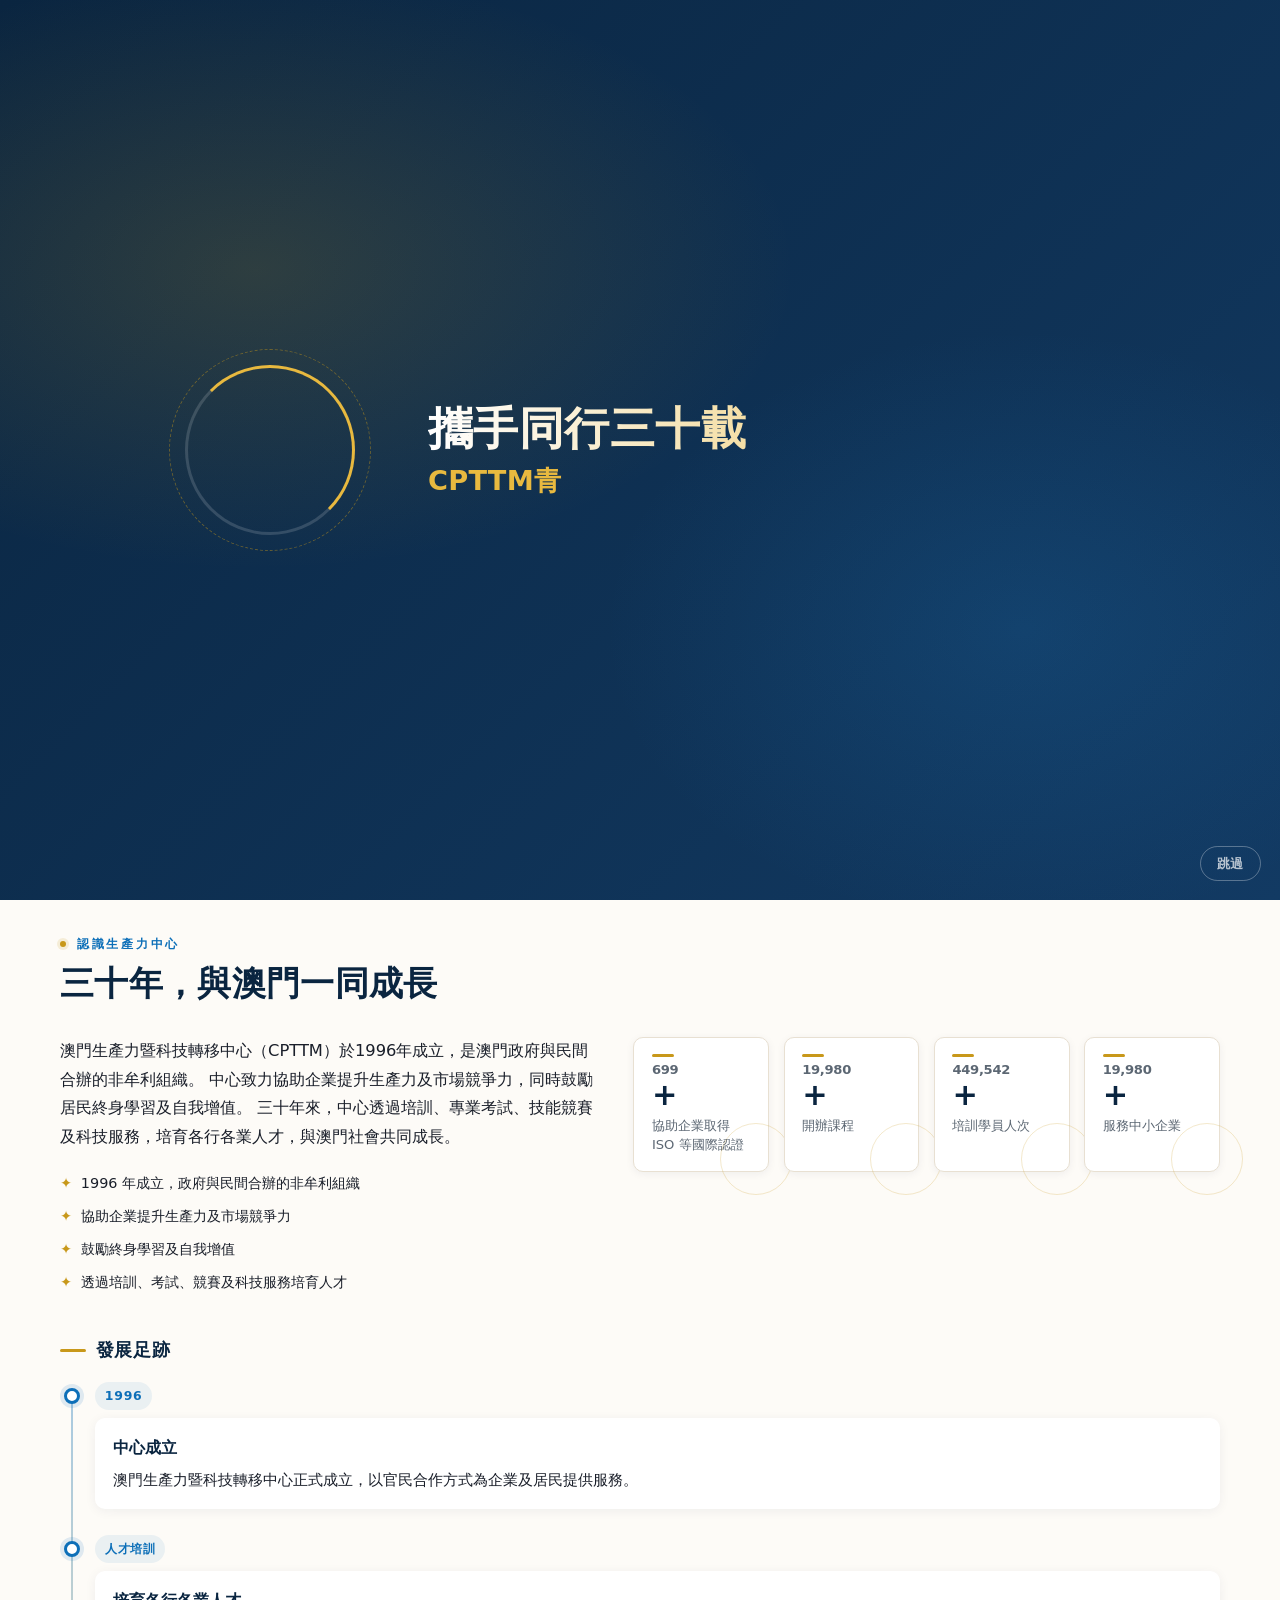
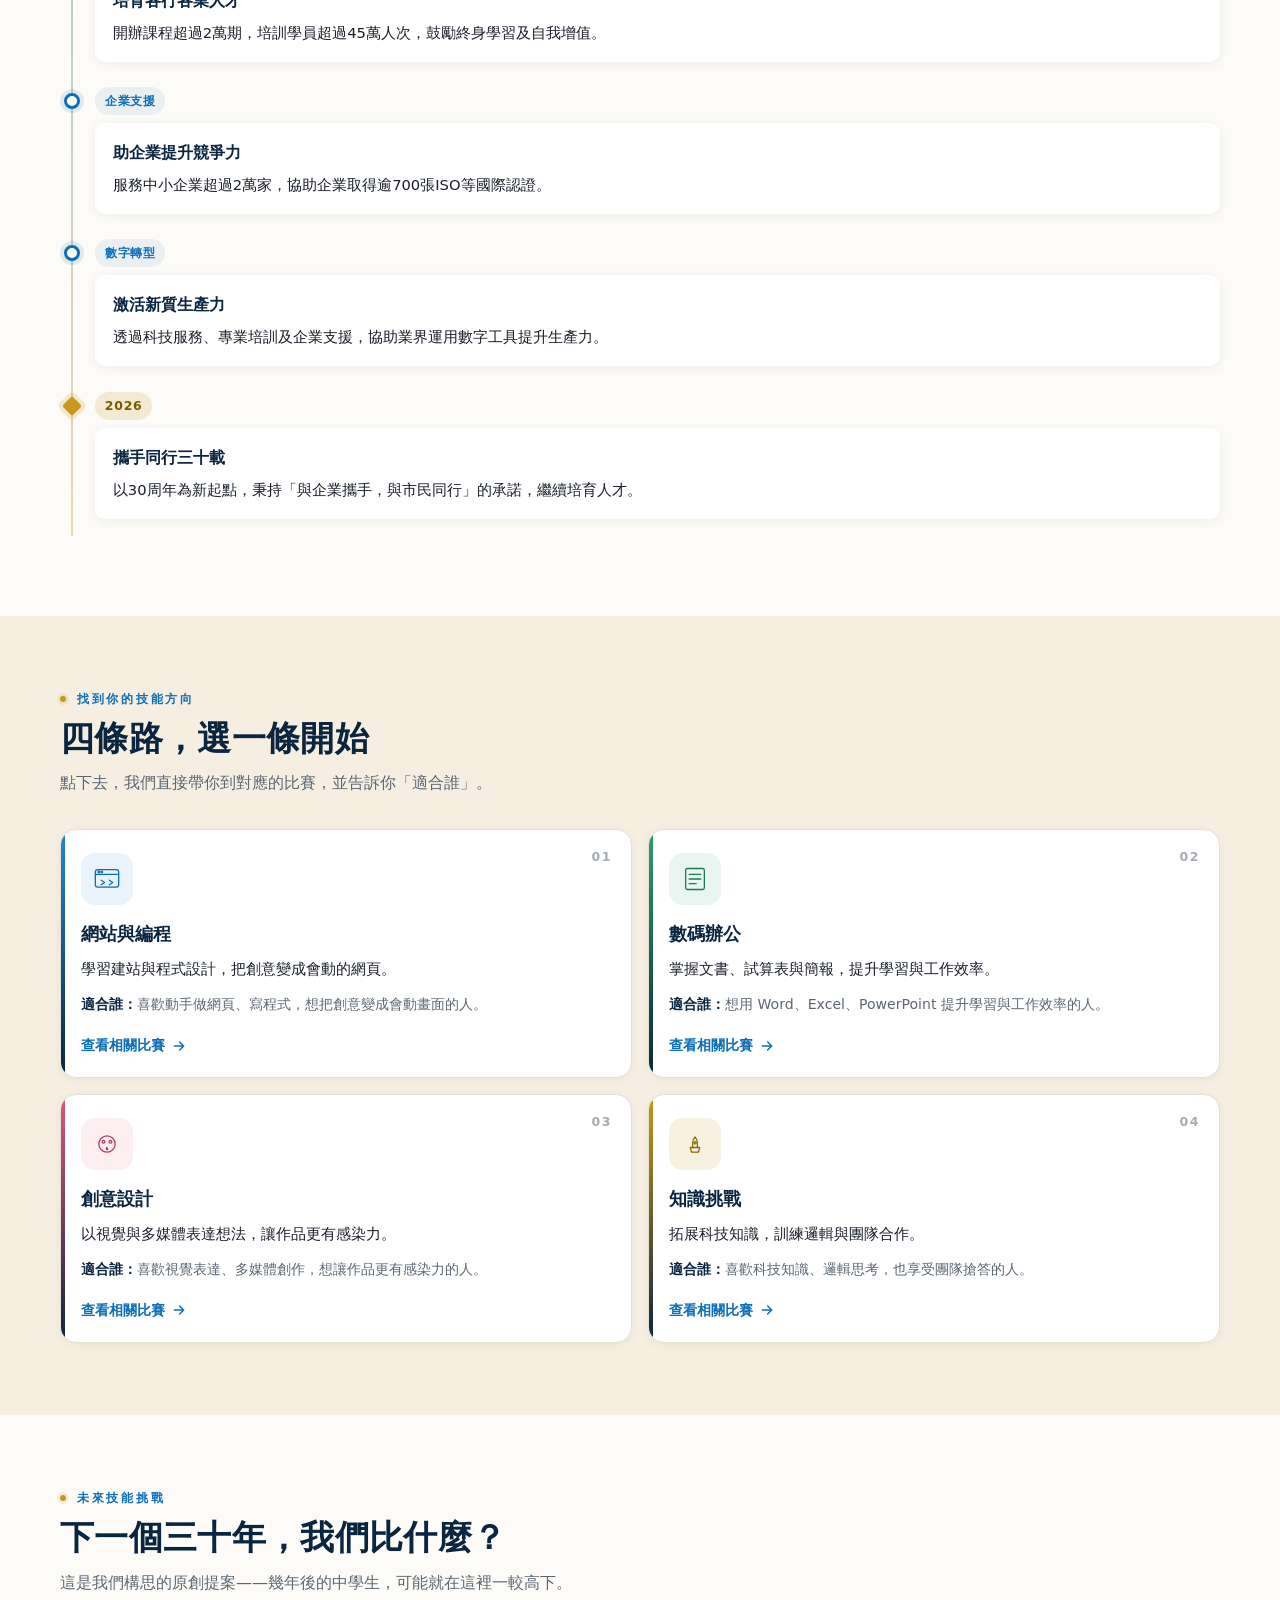
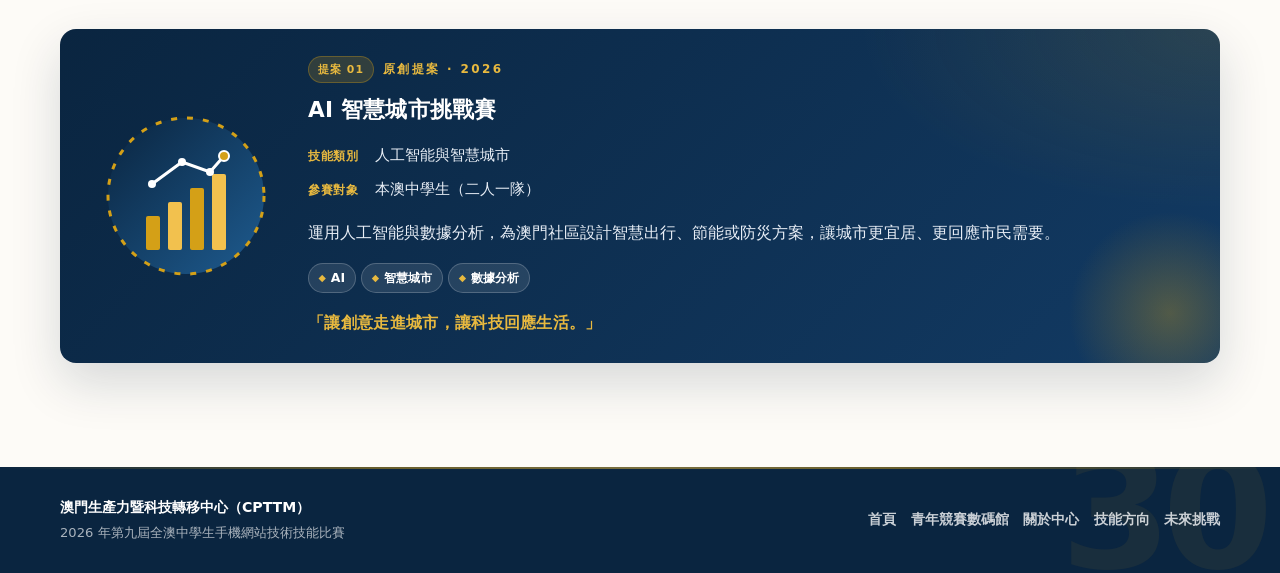
==== commit ccc2634c: "Update stylesheet and script paths in index.html" ====
--- a/index.html
+++ b/index.html
@@ -21,7 +21,7 @@
       }
     })();
   </script>
-  <link rel="stylesheet" href="css/style.css">
+  <link rel="stylesheet" href="style.css">
 </head>
 <body>
   <!-- ===== 開場動畫 ===== -->
@@ -539,6 +539,6 @@
 
   <p id="a11yStatus" class="sr-only" role="status" aria-live="polite"></p>
 
-  <script src="js/main.js"></script>
+  <script src="main.js"></script>
 </body>
-</html>+</html>
--- a/style.css
+++ b/style.css
@@ -0,0 +1,2166 @@
+/* ============================================================
+   CPTTM 青年競賽數碼館 — 完整樣式表
+   - Light / Dark 主題（暖奶油 × 深藍 × 銅金）
+   - 30 周年金藍配色
+   - 手機優先、響應式
+   - 波浪分隔（含海盜船航行）、時間軸淡入與 hover
+   - Hero 數字卡、pop 彈出動畫
+   - 折疊式技能標籤篩選（整合進篩選區）
+   - 開場動畫（打字機 + logo loading）
+   - 兩項並排比較面板
+   - 裝飾點綴（頁腳 30、Hero 菱形、數字卡圓弧、
+     時間軸終點菱形、Section 標題圓點）
+   ============================================================ */
+
+/* ===== 1. 主題變數 ===== */
+:root,
+html[data-theme="light"] {
+  --bg:        #FDFBF7;
+  --bg-soft:   #F6EFE1;
+  --bg-soft-2: #EDF2F8;
+  --surface:   #FFFFFF;
+  --surface-2: #FAF6EC;
+  --text:      #1A1F2A;
+  --muted:     #5C6773;
+  --line:      #E8E0D2;
+  --navy:      #0A2540;
+  --navy-2:    #123A63;
+  --blue:      #0D6FB8;
+  --blue-2:    #2287D2;
+  --gold:      #C8981A;
+  --gold-2:    #E8B93F;
+  --on-navy:   #FFFFFF;
+  --shadow-sm: 0 2px 8px rgba(10, 37, 64, .06);
+  --shadow-md: 0 10px 28px rgba(10, 37, 64, .10);
+  --shadow-lg: 0 20px 50px rgba(10, 37, 64, .16);
+  --radius:    16px;
+  --radius-sm: 10px;
+  --ease:      cubic-bezier(.2, .7, .2, 1);
+  --ease-out:  cubic-bezier(.16, 1, .3, 1);
+  color-scheme: light;
+}
+
+html[data-theme="dark"] {
+  --bg:        #0B1017;
+  --bg-soft:   #141B24;
+  --bg-soft-2: #0F1620;
+  --surface:   #1A222D;
+  --surface-2: #141B24;
+  --text:      #EDF2F7;
+  --muted:     #A0AEC0;
+  --line:      #2A3644;
+  --navy:      #EDF2F7;
+  --navy-2:    #CFDAE5;
+  --blue:      #4EA8F0;
+  --blue-2:    #6BB8FF;
+  --gold:      #F2C14E;
+  --gold-2:    #FFD97A;
+  --on-navy:   #0B1017;
+  --shadow-sm: 0 2px 8px rgba(0, 0, 0, .4);
+  --shadow-md: 0 10px 28px rgba(0, 0, 0, .5);
+  --shadow-lg: 0 20px 50px rgba(0, 0, 0, .6);
+  color-scheme: dark;
+}
+
+/* ===== 2. Reset & Base ===== */
+*, *::before, *::after { box-sizing: border-box; }
+
+html {
+  scroll-behavior: smooth;
+  -webkit-text-size-adjust: 100%;
+}
+
+body {
+  margin: 0;
+  font-family: "Noto Sans TC", "PingFang TC", "Microsoft JhengHei",
+               system-ui, -apple-system, "Segoe UI", sans-serif;
+  color: var(--text);
+  background: var(--bg);
+  line-height: 1.75;
+  overflow-x: hidden;
+  -webkit-font-smoothing: antialiased;
+  transition: background .25s var(--ease), color .25s var(--ease);
+}
+
+img { max-width: 100%; height: auto; display: block; }
+a { color: var(--blue); text-decoration: none; }
+a:hover { text-decoration: underline; }
+
+button { font-family: inherit; }
+
+.sr-only {
+  position: absolute; width: 1px; height: 1px;
+  padding: 0; margin: -1px; overflow: hidden;
+  clip: rect(0, 0, 0, 0); white-space: nowrap; border: 0;
+}
+
+:focus-visible {
+  outline: 3px solid var(--gold);
+  outline-offset: 3px;
+  border-radius: 4px;
+}
+
+.skip-link {
+  position: absolute; left: -9999px; top: 0;
+  background: var(--navy); color: var(--on-navy);
+  padding: .75rem 1rem; z-index: 1000;
+  border-radius: 0 0 8px 0;
+  font-weight: 700;
+}
+.skip-link:focus { left: 0; }
+
+.wrap {
+  max-width: 1200px;
+  margin: 0 auto;
+  padding: 0 1.25rem;
+}
+
+/* ===== 3. 頁首 ===== */
+.site-header {
+  position: sticky; top: 0; z-index: 100;
+  background: var(--bg);
+  border-bottom: 1px solid var(--line);
+  transition: background .25s var(--ease), border-color .25s var(--ease);
+}
+
+.header-inner {
+  display: flex; align-items: center; justify-content: space-between;
+  gap: .75rem; padding: .7rem 1.25rem; flex-wrap: wrap;
+}
+
+.brand {
+  display: flex; align-items: center; gap: .6rem;
+  color: var(--navy); font-weight: 800;
+  text-decoration: none;
+}
+.brand:hover { text-decoration: none; }
+
+.logo-cpttm { height: 34px; width: auto; }
+.logo-30th  { height: 34px; width: auto; }
+
+/* 深色模式 logo 修復 */
+html[data-theme="dark"] .brand .logo-cpttm {
+  filter: brightness(0) invert(1);
+}
+html[data-theme="dark"] .brand .logo-30th {
+  filter: brightness(1.15) drop-shadow(0 0 6px rgba(242, 193, 78, .2));
+}
+
+.site-name {
+  font-size: 1rem; letter-spacing: .02em; line-height: 1.1;
+  display: flex; flex-direction: column; color: var(--navy);
+}
+.site-name small {
+  font-size: .7rem; font-weight: 600;
+  color: var(--muted); letter-spacing: .06em;
+}
+
+.main-nav { display: flex; gap: .35rem; flex-wrap: wrap; }
+.main-nav a {
+  padding: .5rem .9rem; border-radius: 999px;
+  font-weight: 700; font-size: .9rem;
+  color: var(--navy);
+  transition: background .2s var(--ease), color .2s var(--ease);
+}
+.main-nav a:hover { background: rgba(13, 111, 184, .1); text-decoration: none; }
+.main-nav a[aria-current="page"] { background: var(--navy); color: var(--on-navy); }
+
+/* ===== 4. 主題切換 ===== */
+.theme-toggle {
+  width: 40px; height: 40px; border-radius: 50%;
+  border: 1px solid var(--line);
+  background: var(--surface);
+  color: var(--navy);
+  display: grid; place-items: center;
+  cursor: pointer;
+  transition: background .2s var(--ease), color .2s var(--ease),
+              border-color .2s var(--ease), transform .15s var(--ease);
+}
+.theme-toggle:hover {
+  transform: translateY(-1px);
+  border-color: var(--blue);
+  color: var(--blue);
+}
+.theme-toggle svg { width: 20px; height: 20px; display: none; }
+html[data-theme="light"] .theme-toggle .icon-moon { display: block; }
+html[data-theme="dark"]  .theme-toggle .icon-sun  { display: block; }
+
+/* ===== 5. 按鈕 ===== */
+.btn {
+  display: inline-flex; align-items: center; gap: .4rem;
+  padding: .85rem 1.35rem; border-radius: 999px;
+  font-weight: 800; font-size: .95rem; letter-spacing: .02em;
+  border: 2px solid transparent; cursor: pointer;
+  transition: transform .18s var(--ease), box-shadow .2s var(--ease),
+              background .2s var(--ease), color .2s var(--ease);
+  text-decoration: none;
+}
+.btn-primary {
+  background: var(--navy); color: var(--on-navy);
+  box-shadow: var(--shadow-sm);
+}
+.btn-primary:hover {
+  background: var(--navy-2);
+  transform: translateY(-2px);
+  box-shadow: var(--shadow-md);
+  text-decoration: none;
+}
+.btn-ghost {
+  background: transparent; color: var(--navy);
+  border-color: var(--navy);
+}
+.btn-ghost:hover {
+  background: var(--navy); color: var(--on-navy);
+  text-decoration: none;
+}
+.btn-arrow {
+  width: 18px; height: 18px;
+  transition: transform .25s var(--ease);
+}
+.btn-primary:hover .btn-arrow { transform: translateX(4px); }
+
+/* ===== 5b. 慢速漣漪 ===== */
+.btn,
+.filter-btn,
+.more-btn,
+.compare-btn,
+.close-btn,
+.fav-filter-btn,
+.edition-btn {
+  position: relative;
+  overflow: hidden;
+  isolation: isolate;
+}
+
+.btn::before,
+.filter-btn::before,
+.more-btn::before,
+.compare-btn::before,
+.close-btn::before,
+.fav-filter-btn::before,
+.edition-btn::before {
+  content: "";
+  position: absolute;
+  left: 50%; top: 50%;
+  width: 18px; height: 18px;
+  border-radius: 50%;
+  background: currentColor;
+  transform: translate(-50%, -50%) scale(0);
+  opacity: 0;
+  pointer-events: none;
+  z-index: -1;
+}
+
+.btn.rippling::before,
+.filter-btn.rippling::before,
+.more-btn.rippling::before,
+.compare-btn.rippling::before,
+.close-btn.rippling::before,
+.fav-filter-btn.rippling::before,
+.edition-btn.rippling::before {
+  animation: ripple 1.4s cubic-bezier(.22, .61, .36, 1);
+}
+
+@keyframes ripple {
+  0%   { transform: translate(-50%, -50%) scale(0);  opacity: .55; }
+  70%  { opacity: .18; }
+  100% { transform: translate(-50%, -50%) scale(22); opacity: 0; }
+}
+
+/* ===== 6. Hero ===== */
+.hero {
+  position: relative;
+  background:
+    radial-gradient(1200px 600px at 85% -10%, rgba(200, 152, 26, .16), transparent 60%),
+    radial-gradient(900px 500px at -10% 20%, rgba(34, 135, 210, .14), transparent 60%),
+    linear-gradient(180deg, var(--bg) 0%, var(--bg-soft) 100%);
+  padding: 2.5rem 0 3rem;
+  overflow: hidden;
+}
+.hero-grid { display: grid; gap: 2rem; align-items: center; }
+
+.hero-eyebrow {
+  display: inline-flex; align-items: center; gap: .5rem;
+  font-size: .78rem; letter-spacing: .22em; font-weight: 800;
+  color: var(--blue); text-transform: uppercase;
+  padding: .35rem .8rem; border: 1px solid rgba(13, 111, 184, .3);
+  border-radius: 999px;
+  background: rgba(13, 111, 184, .06);
+  margin: 0 0 1rem;
+}
+.eyebrow-dot {
+  width: 8px; height: 8px; border-radius: 50%;
+  background: var(--gold);
+  box-shadow: 0 0 0 0 rgba(200, 152, 26, .6);
+  animation: dotPulse 2.4s var(--ease) infinite;
+}
+@keyframes dotPulse {
+  0%   { box-shadow: 0 0 0 0 rgba(200, 152, 26, .6); }
+  70%  { box-shadow: 0 0 0 10px rgba(200, 152, 26, 0); }
+  100% { box-shadow: 0 0 0 0 rgba(200, 152, 26, 0); }
+}
+
+.hero h1 {
+  margin: 0 0 1rem;
+  font-size: clamp(1.9rem, 6vw, 3.4rem);
+  line-height: 1.15; letter-spacing: .01em;
+  color: var(--navy); font-weight: 900;
+}
+.hero h1 .line-1 {
+  display: block;
+  background: linear-gradient(90deg, var(--navy) 0%, var(--blue) 60%, var(--gold) 120%);
+  -webkit-background-clip: text; background-clip: text;
+  color: transparent;
+}
+.hero h1 .line-2 { display: block; margin-top: .15em; font-size: .86em; }
+
+.hero-sub {
+  margin: 0 0 1.6rem;
+  color: var(--muted); font-size: 1.05rem; line-height: 1.8;
+}
+.br-desktop { display: none; }
+@media (min-width: 768px) { .br-desktop { display: inline; } }
+
+.hero-actions { display: flex; flex-wrap: wrap; gap: .7rem; margin-bottom: 1.8rem; }
+
+/* ===== 6a. Hero 重點數字卡（放大版） ===== */
+.hero-meta {
+  list-style: none;
+  margin: 0;
+  padding: 0;
+  display: flex;
+  flex-wrap: nowrap;
+  background: var(--surface);
+  border: 1px solid var(--line);
+  border-radius: var(--radius);
+  overflow: hidden;
+  box-shadow: var(--shadow-md);
+  position: relative;
+  isolation: isolate;
+}
+.hero-meta::before {
+  content: "";
+  position: absolute;
+  inset: 0;
+  border-radius: inherit;
+  background:
+    linear-gradient(135deg,
+      rgba(200, 152, 26, .08) 0%,
+      transparent 45%,
+      rgba(13, 111, 184, .08) 100%);
+  pointer-events: none;
+  z-index: -1;
+}
+.hero-meta li {
+  flex: 1 1 0;
+  min-width: 0;
+  display: flex;
+  flex-direction: column;
+  align-items: center;
+  justify-content: center;
+  padding: 1.4rem .75rem;
+  position: relative;
+  text-align: center;
+}
+.hero-meta li:not(:last-child)::after {
+  content: "";
+  position: absolute;
+  right: 0;
+  top: 22%;
+  height: 56%;
+  width: 1px;
+  background: linear-gradient(180deg,
+    transparent, var(--line) 30%, var(--line) 70%, transparent);
+}
+.hero-meta strong {
+  display: block;
+  font-size: clamp(2.1rem, 5.5vw, 3.1rem);
+  font-weight: 900;
+  line-height: 1;
+  letter-spacing: -.03em;
+  background: linear-gradient(135deg, var(--navy) 0%, var(--blue) 100%);
+  -webkit-background-clip: text;
+  background-clip: text;
+  color: transparent;
+  -webkit-text-fill-color: transparent;
+  font-variant-numeric: tabular-nums;
+}
+html[data-theme="dark"] .hero-meta strong {
+  background: linear-gradient(135deg, var(--gold-2) 0%, var(--blue-2) 100%);
+  -webkit-background-clip: text;
+  background-clip: text;
+}
+.hero-meta span {
+  display: block;
+  font-size: .78rem;
+  color: var(--muted);
+  letter-spacing: .12em;
+  font-weight: 700;
+  margin-top: .6rem;
+  white-space: nowrap;
+}
+
+@media (max-width: 420px) {
+  .hero-meta li { padding: 1rem .5rem; }
+  .hero-meta span { font-size: .68rem; letter-spacing: .08em; }
+}
+
+.hero-figure { margin: 0; position: relative; }
+.hero-figure-frame {
+  position: relative;
+  border-radius: var(--radius);
+  overflow: hidden;
+  box-shadow: var(--shadow-lg);
+  background: var(--surface);
+}
+.hero-figure-frame::after {
+  content: "";
+  position: absolute; inset: 0;
+  border-radius: var(--radius);
+  border: 1px solid rgba(200, 152, 26, .35);
+  pointer-events: none;
+}
+.hero-figure img {
+  width: 100%;
+  aspect-ratio: 4 / 3; object-fit: cover;
+}
+.hero-figure figcaption {
+  position: absolute; left: 12px; bottom: 12px;
+  background: rgba(10, 37, 64, .78); color: #fff;
+  font-size: .75rem; padding: .35rem .7rem;
+  border-radius: 999px;
+  backdrop-filter: blur(6px);
+  display: inline-flex; align-items: center; gap: .35rem;
+}
+.fig-dot {
+  width: 6px; height: 6px; border-radius: 50%;
+  background: var(--gold);
+}
+
+/* ===== 6c. Hero 兩側浮動菱形（裝飾） ===== */
+.hero-deco {
+  position: absolute;
+  inset: 0;
+  pointer-events: none;
+  overflow: hidden;
+  z-index: 0;
+}
+.hero-deco span {
+  position: absolute;
+  width: 8px; height: 8px;
+  background: var(--gold);
+  border-radius: 1px;
+  transform: rotate(45deg);
+  opacity: .28;
+  animation: decoFloat 7s ease-in-out infinite;
+}
+.hero-deco span:nth-child(1) { top: 14%; left: 6%; animation-delay: 0s; }
+.hero-deco span:nth-child(2) { top: 68%; left: 4%; width: 12px; height: 12px; animation-delay: -2s; opacity: .2; }
+.hero-deco span:nth-child(3) { top: 28%; right: 5%; width: 10px; height: 10px; animation-delay: -1s; opacity: .25; }
+.hero-deco span:nth-child(4) { bottom: 14%; right: 8%; animation-delay: -3s; }
+.hero-deco span:nth-child(5) { bottom: 30%; left: 42%; width: 6px; height: 6px; animation-delay: -1.5s; opacity: .18; }
+.hero-deco span:nth-child(6) { top: 8%; right: 22%; width: 7px; height: 7px; animation-delay: -2.5s; opacity: .22; }
+
+@keyframes decoFloat {
+  0%, 100% { transform: rotate(45deg) translateY(0); }
+  50%      { transform: rotate(45deg) translateY(-14px); }
+}
+
+.hero-grid { position: relative; z-index: 1; }
+
+@media (max-width: 640px) {
+  .hero-deco span:nth-child(5),
+  .hero-deco span:nth-child(6) { display: none; }
+}
+
+/* ===== 6d. Hero 兩側電子產品裝飾元素 ===== */
+.hero-devices {
+  position: absolute;
+  inset: 0;
+  pointer-events: none;
+  overflow: hidden;
+  z-index: 0;
+}
+
+.hd {
+  position: absolute;
+  color: var(--gold);
+  opacity: .08;
+  transition: opacity .4s var(--ease);
+}
+.hd svg {
+  width: 100%;
+  height: auto;
+  display: block;
+}
+
+/* 左側群組 */
+.hd--macbook {
+  left: 2%;
+  top: 18%;
+  width: 110px;
+}
+.hd--airpods {
+  left: 1.5%;
+  top: 52%;
+  width: 60px;
+  transform: rotate(-8deg);
+}
+.hd--watch {
+  left: 8%;
+  bottom: 12%;
+  width: 50px;
+  transform: rotate(6deg);
+}
+
+/* 右側群組 */
+.hd--iphone {
+  right: 3%;
+  top: 22%;
+  width: 42px;
+  transform: rotate(5deg);
+}
+.hd--ipad {
+  right: 2%;
+  bottom: 14%;
+  width: 80px;
+  transform: rotate(-4deg);
+}
+
+/* 深色模式：透明度略提高，顏色改為亮金 */
+html[data-theme="dark"] .hd {
+  color: var(--gold-2);
+  opacity: .12;
+}
+
+/* 平板：縮小並靠近邊緣 */
+@media (max-width: 960px) {
+  .hd--macbook { width: 80px; left: 1%; }
+  .hd--airpods { width: 44px; }
+  .hd--watch   { width: 36px; }
+  .hd--iphone  { width: 32px; }
+  .hd--ipad    { width: 58px; }
+}
+
+/* 手機：只保留最外側兩三個，其餘隱藏 */
+@media (max-width: 640px) {
+  .hd--airpods,
+  .hd--watch,
+  .hd--ipad { display: none; }
+  .hd--macbook { width: 60px; left: -2%; top: 12%; opacity: .06; }
+  .hd--iphone  { width: 26px; right: 2%; top: 30%; opacity: .07; }
+}
+
+/* 極窄：全部隱藏，避免擠壓標題 */
+@media (max-width: 420px) {
+  .hd { display: none; }
+}
+
+/* ===== 6b. 波浪分隔 ===== */
+.wave-divider {
+  position: relative;
+  height: 140px;
+  margin-top: -1px;
+  margin-bottom: -1px;
+  background: var(--bg-soft);
+  overflow: hidden;
+  line-height: 0;
+  pointer-events: none;
+}
+
+.wave-layer {
+  position: absolute;
+  left: 0;
+  bottom: 0;
+  width: 200%;
+  height: 100%;
+  display: block;
+  will-change: transform;
+}
+
+/* z-index 圖層：後層 1 / 船 2 / 前層 3 → 前層蓋住船底 */
+.wave-layer--back  { z-index: 1; animation: waveShift 8s linear infinite; }
+.wave-layer--back path { fill: rgba(13, 111, 184, .28); }
+
+.wave-layer--front {
+  z-index: 3;
+  animation: waveShift 5s linear infinite;
+  animation-delay: -1.5s;
+}
+.wave-layer--front path { fill: var(--bg); }
+
+html[data-theme="dark"] .wave-layer--back path {
+  fill: rgba(78, 168, 240, .22);
+}
+
+@keyframes waveShift {
+  from { transform: translateX(0); }
+  to   { transform: translateX(-50%); }
+}
+
+@media (min-width: 768px) {
+  .wave-divider { height: 180px; }
+}
+
+
+/* ===== 7. Section 基礎 ===== */
+.section { padding: 3rem 0; }
+.section--tight { padding: 2rem 0; }
+.section--tinted { background: var(--bg-soft); }
+
+.section-head { margin-bottom: 2rem; max-width: 720px; }
+.section-eyebrow {
+  margin: 0 0 .5rem;
+  font-size: .78rem; font-weight: 800;
+  letter-spacing: .22em; text-transform: uppercase;
+  color: var(--blue);
+  position: relative;
+  padding-left: 1.05rem;
+}
+.section-eyebrow::before {
+  content: "";
+  position: absolute;
+  left: 0;
+  top: 50%;
+  width: 6px;
+  height: 6px;
+  background: var(--gold);
+  border-radius: 50%;
+  transform: translateY(-50%);
+  box-shadow: 0 0 0 3px rgba(200, 152, 26, .14);
+}
+.section-head h2 {
+  margin: 0 0 .6rem;
+  font-size: clamp(1.4rem, 3.6vw, 2.1rem);
+  line-height: 1.25; color: var(--navy);
+  font-weight: 900; letter-spacing: .01em;
+}
+.section-sub { margin: 0; color: var(--muted); }
+
+.sub-title {
+  font-size: 1.1rem; color: var(--navy);
+  margin: 2.5rem 0 1rem; letter-spacing: .04em;
+  display: flex; align-items: center; gap: .6rem;
+}
+.sub-title::before {
+  content: ""; width: 26px; height: 3px;
+  background: var(--gold); border-radius: 2px;
+}
+
+/* ===== 8. About ===== */
+.about-grid { display: grid; gap: 2rem; }
+.about-lead-wrap { display: grid; gap: 1.2rem; }
+.lead { font-size: 1.02rem; color: var(--text); margin: 0; }
+
+.about-points {
+  list-style: none; padding: 0; margin: 0;
+  display: grid; gap: .5rem;
+}
+.about-points li {
+  display: flex; align-items: flex-start; gap: .55rem;
+  font-size: .9rem; color: var(--text);
+}
+.about-points li span {
+  color: var(--gold); font-weight: 900; line-height: 1.7;
+}
+
+.stats-grid {
+  display: grid;
+  grid-template-columns: repeat(2, 1fr);
+  gap: .9rem;
+}
+.stat-card {
+  background: var(--surface);
+  border: 1px solid var(--line);
+  border-radius: var(--radius-sm);
+  padding: 1rem 1.1rem;
+  position: relative;
+  box-shadow: var(--shadow-sm);
+  transition: transform .2s var(--ease), box-shadow .2s var(--ease);
+}
+.stat-card:hover { transform: translateY(-3px); box-shadow: var(--shadow-md); }
+.stat-card strong {
+  display: block; font-size: 1.9rem; line-height: 1;
+  color: var(--navy); font-weight: 900; letter-spacing: -.01em;
+  font-variant-numeric: tabular-nums;
+}
+.stat-card span {
+  display: block; font-size: .82rem;
+  color: var(--muted); margin-top: .35rem; line-height: 1.5;
+}
+.stat-card::after {
+  content: ""; position: absolute;
+  left: 1.1rem; top: 1rem;
+  width: 22px; height: 3px;
+  background: var(--gold); border-radius: 2px;
+}
+/* 數字卡右下弧形裝飾 */
+.stat-card::before {
+  content: "";
+  position: absolute;
+  right: -24px;
+  bottom: -24px;
+  width: 72px;
+  height: 72px;
+  border-radius: 50%;
+  border: 1.5px solid var(--gold);
+  opacity: .22;
+  pointer-events: none;
+}
+html[data-theme="dark"] .stat-card::before { opacity: .3; }
+
+/* ===== 9. 時間軸 ===== */
+.timeline {
+  list-style: none; padding: 0; margin: 0; position: relative;
+}
+.timeline::before {
+  content: ""; position: absolute;
+  left: 11px; top: 8px; bottom: 8px;
+  width: 2px;
+  background: linear-gradient(180deg, var(--blue), var(--gold));
+  border-radius: 2px; opacity: .35;
+}
+.tl-item {
+  position: relative;
+  display: grid; grid-template-columns: 1fr; gap: .5rem;
+  padding: 0 0 1.6rem 2.2rem;
+}
+.tl-item::before {
+  content: ""; position: absolute;
+  left: 4px; top: 6px;
+  width: 16px; height: 16px; border-radius: 50%;
+  background: var(--surface);
+  border: 3px solid var(--blue);
+  box-shadow: 0 0 0 4px rgba(13, 111, 184, .12);
+}
+.tl-item--highlight::before {
+  border-color: var(--gold);
+  box-shadow: 0 0 0 4px rgba(200, 152, 26, .2);
+}
+/* 時間軸最後一項改成菱形收尾 */
+.timeline .tl-item:last-child::before {
+  background: var(--gold);
+  border-color: var(--gold);
+  border-radius: 2px;
+  width: 14px;
+  height: 14px;
+  transform: rotate(45deg);
+  left: 5px;
+  top: 7px;
+  box-shadow: 0 0 0 4px rgba(200, 152, 26, .18);
+}
+.tl-year {
+  display: inline-block; width: fit-content;
+  font-size: .78rem; font-weight: 800; letter-spacing: .06em;
+  color: var(--blue);
+  background: rgba(13, 111, 184, .08);
+  padding: .2rem .6rem; border-radius: 999px;
+}
+.tl-item--highlight .tl-year {
+  color: #7a5a00;
+  background: rgba(200, 152, 26, .16);
+}
+
+.tl-card {
+  background: var(--surface);
+  border-radius: var(--radius-sm);
+  padding: 1rem 1.1rem;
+  box-shadow: 0 2px 12px rgba(10, 37, 64, .06);
+}
+.tl-card h4 { margin: 0 0 .3rem; font-size: 1rem; color: var(--navy); }
+.tl-card p { margin: 0; font-size: .92rem; color: var(--text); }
+
+/* ===== 時間軸滾動觸發（每項進入視口時單獨彈出） ===== */
+.tl-item { opacity: 1; transform: none; }
+
+html.js .tl-item {
+  opacity: 0;
+  transform: translateY(48px) scale(.94);
+  transition:
+    opacity .7s var(--ease-out),
+    transform .7s var(--ease-out);
+  will-change: opacity, transform;
+}
+html.js .tl-item.is-visible {
+  opacity: 1;
+  transform: translateY(0) scale(1);
+}
+
+/* 圓點彈一下（回彈曲線） */
+html.js .tl-item.is-visible::before {
+  animation: tlDotPop .55s cubic-bezier(.34, 1.56, .64, 1);
+}
+@keyframes tlDotPop {
+  0%   { transform: scale(.5); }
+  60%  { transform: scale(1.18); }
+  100% { transform: scale(1); }
+}
+
+/* 卡片從左滑入 */
+html.js .tl-item.is-visible .tl-card {
+  animation: tlCardIn .55s var(--ease-out);
+}
+@keyframes tlCardIn {
+  from { transform: translateX(-10px); opacity: 0; }
+  to   { transform: translateX(0);     opacity: 1; }
+}
+
+/* ===== 時間軸 hover 效果（僅滑鼠裝置 + 尊重減少動態） ===== */
+@media (hover: hover) and (prefers-reduced-motion: no-preference) {
+
+  .tl-card {
+    position: relative;
+    transition:
+      transform .3s var(--ease),
+      box-shadow .3s var(--ease);
+  }
+  .tl-item:hover .tl-card {
+    transform: translateX(6px);
+    box-shadow: 0 10px 26px rgba(10, 37, 64, .14);
+  }
+  html[data-theme="dark"] .tl-item:hover .tl-card {
+    box-shadow: 0 10px 26px rgba(0, 0, 0, .55);
+  }
+
+  .tl-card::before {
+    content: "";
+    position: absolute;
+    left: -6px;
+    top: 22%;
+    bottom: 22%;
+    width: 4px;
+    border-radius: 2px;
+    background: linear-gradient(180deg, var(--gold), var(--gold-2));
+    opacity: 0;
+    transform: scaleY(.3);
+    transform-origin: center;
+    transition:
+      opacity .3s var(--ease),
+      transform .35s var(--ease-out);
+    pointer-events: none;
+  }
+  .tl-item:hover .tl-card::before {
+    opacity: 1;
+    transform: scaleY(1);
+  }
+
+  .tl-item::before {
+    transition:
+      transform .3s var(--ease),
+      border-color .25s var(--ease),
+      box-shadow .3s var(--ease);
+  }
+  .tl-item:hover::before {
+    transform: scale(1.25);
+    border-color: var(--gold);
+    box-shadow: 0 0 0 6px rgba(200, 152, 26, .2);
+  }
+
+  .timeline .tl-item:last-child:hover::before {
+    transform: rotate(45deg) scale(1.2);
+  }
+
+  .tl-year {
+    transition: transform .25s var(--ease);
+  }
+  .tl-item:hover .tl-year {
+    transform: translateY(-2px);
+  }
+}
+
+/* ===== 10. 技能方向 ===== */
+.skill-grid { display: grid; gap: 1rem; }
+.skill-card {
+  position: relative;
+  display: flex; flex-direction: column;
+  background: var(--surface);
+  border: 1px solid var(--line);
+  border-radius: var(--radius);
+  padding: 1.4rem 1.25rem 1.2rem;
+  color: var(--text);
+  box-shadow: var(--shadow-sm);
+  overflow: hidden;
+  transition: transform .25s var(--ease), box-shadow .25s var(--ease),
+              border-color .25s var(--ease);
+  text-decoration: none;
+}
+.skill-card::before {
+  content: ""; position: absolute;
+  left: 0; top: 0; bottom: 0; width: 4px;
+  background: var(--blue);
+  transition: width .25s var(--ease);
+}
+.skill-card:hover {
+  transform: translateY(-4px);
+  box-shadow: var(--shadow-md);
+  border-color: transparent;
+  text-decoration: none;
+}
+.skill-card:hover::before { width: 6px; }
+
+.skill-card--web::before    { background: linear-gradient(180deg, #2287D2, #0a2540); }
+.skill-card--office::before { background: linear-gradient(180deg, #2e9e6b, #0a2540); }
+.skill-card--design::before { background: linear-gradient(180deg, #e0567a, #0a2540); }
+.skill-card--quiz::before   { background: linear-gradient(180deg, #C8981A, #0a2540); }
+
+.skill-index {
+  position: absolute;
+  top: 1rem; right: 1.2rem;
+  font-size: .78rem;
+  font-weight: 900;
+  letter-spacing: .12em;
+  color: var(--muted);
+  opacity: .55;
+}
+.skill-icon {
+  width: 52px; height: 52px; border-radius: 14px;
+  display: grid; place-items: center; margin-bottom: .9rem;
+  background: rgba(13, 111, 184, .1);
+  color: var(--blue);
+}
+.skill-icon svg {
+  width: 28px; height: 28px;
+  fill: none; stroke: currentColor;
+  stroke-width: 2.2; stroke-linecap: round; stroke-linejoin: round;
+}
+.skill-card--web    .skill-icon { background: rgba(34, 135, 210, .1); color: #0d6fb8; }
+.skill-card--office .skill-icon { background: rgba(46, 158, 107, .1); color: #1f7a52; }
+.skill-card--design .skill-icon { background: rgba(224, 86, 122, .1); color: #b83a5b; }
+.skill-card--quiz   .skill-icon { background: rgba(200, 152, 26, .14); color: #8a6a00; }
+
+.skill-card h3 { margin: 0 0 .4rem; color: var(--navy); font-size: 1.1rem; }
+.skill-desc { margin: 0 0 .6rem; color: var(--text); font-size: .94rem; }
+.skill-fit { margin: 0 0 1rem; font-size: .88rem; color: var(--muted); }
+.skill-fit strong { color: var(--navy); }
+.skill-cta {
+  margin-top: auto; font-weight: 800;
+  color: var(--blue);
+  display: inline-flex; align-items: center; gap: .35rem;
+  font-size: .9rem;
+}
+.skill-cta svg {
+  width: 16px; height: 16px;
+  transition: transform .25s var(--ease);
+}
+.skill-card:hover .skill-cta svg { transform: translateX(4px); }
+
+/* ===== 11. 未來技能挑戰 ===== */
+.future-card {
+  display: grid; gap: 1.4rem;
+  background:
+    radial-gradient(600px 300px at 100% 0%, rgba(200, 152, 26, .14), transparent 60%),
+    linear-gradient(135deg, #0a2540 0%, #123a63 100%);
+  color: #fff;
+  border-radius: var(--radius);
+  padding: 1.6rem;
+  box-shadow: var(--shadow-lg);
+  position: relative; overflow: hidden;
+}
+.future-card::after {
+  content: ""; position: absolute;
+  right: -60px; bottom: -60px;
+  width: 220px; height: 220px; border-radius: 50%;
+  background: radial-gradient(circle, rgba(200, 152, 26, .35), transparent 65%);
+  pointer-events: none;
+}
+.future-visual svg { width: 160px; height: 160px; display: block; margin: 0 auto; }
+.future-kicker {
+  display: inline-flex; align-items: center; gap: .55rem;
+  margin: 0 0 .5rem;
+  font-size: .75rem; letter-spacing: .2em;
+  text-transform: uppercase; font-weight: 800;
+  color: var(--gold-2);
+}
+.future-badge {
+  display: inline-block;
+  font-size: .68rem;
+  letter-spacing: .1em;
+  padding: .18rem .55rem;
+  border-radius: 999px;
+  background: rgba(200, 152, 26, .2);
+  color: var(--gold-2);
+  border: 1px solid rgba(200, 152, 26, .35);
+}
+.future-body h3 {
+  margin: 0 0 .8rem; color: #fff;
+  font-size: 1.35rem; letter-spacing: .01em;
+}
+.future-meta { display: grid; gap: .5rem; margin: 0 0 1rem; }
+.future-meta > div {
+  display: flex; gap: .6rem; align-items: baseline; flex-wrap: wrap;
+}
+.future-meta dt {
+  font-size: .78rem; color: var(--gold-2); font-weight: 800;
+  letter-spacing: .06em; min-width: 4.6em;
+}
+.future-meta dd { margin: 0; color: #e8eef6; font-size: .95rem; }
+.future-intro { margin: 0 0 1rem; color: #e8eef6; }
+.future-slogan {
+  margin: 1rem 0 0; font-weight: 800;
+  color: var(--gold-2); letter-spacing: .02em;
+}
+
+/* ===== 12. 技能標籤 ===== */
+.tag-row {
+  list-style: none; padding: 0; margin: 0 0 .9rem;
+  display: flex; flex-wrap: wrap; gap: .35rem;
+}
+.tag-row li {
+  font-size: .78rem; padding: .2rem .6rem; border-radius: 999px;
+  background: rgba(13, 111, 184, .08);
+  color: var(--navy);
+  border: 1px solid rgba(13, 111, 184, .15);
+  font-weight: 600;
+  display: inline-flex; align-items: center; gap: .3rem;
+}
+.tag-row li span { color: var(--gold); font-size: .6rem; }
+.future-card .tag-row li {
+  background: rgba(255, 255, 255, .1);
+  border-color: rgba(255, 255, 255, .2);
+  color: #fff;
+}
+.future-card .tag-row li span { color: var(--gold-2); }
+
+/* ===== 13. 比賽頁 ===== */
+.page-hero {
+  padding: 2.5rem 0 1rem;
+  background:
+    radial-gradient(900px 400px at 90% 0%, rgba(200, 152, 26, .12), transparent 60%),
+    linear-gradient(180deg, var(--bg), var(--bg-soft));
+}
+.page-eyebrow {
+  margin: 0 0 .8rem;
+  font-size: .82rem; color: var(--muted); letter-spacing: .04em;
+}
+.breadcrumb { color: var(--blue); font-weight: 700; }
+.page-title {
+  margin: 0 0 .8rem;
+  font-size: clamp(1.5rem, 4.4vw, 2.4rem);
+  line-height: 1.2; color: var(--navy);
+  font-weight: 900; letter-spacing: .01em;
+}
+.page-title span { display: block; }
+.page-title span:last-child {
+  margin-top: .15em; font-size: .78em;
+  background: linear-gradient(90deg, var(--blue), var(--gold));
+  -webkit-background-clip: text; background-clip: text;
+  color: transparent;
+}
+.page-sub { margin: 0; color: var(--muted); }
+
+/* ===== 13b. 比賽頁大標題：裝飾背景圖 ===== */
+.page-hero {
+  position: relative;
+  overflow: hidden;
+}
+.page-hero-bg {
+  position: absolute;
+  inset: 0;
+  pointer-events: none;
+  z-index: 0;
+}
+.phb-img {
+  position: absolute;
+  border-radius: 12px;
+  object-fit: cover;
+  filter: grayscale(100%);
+  box-shadow: 0 8px 24px rgba(10, 37, 64, .12);
+  opacity: .08;
+}
+.phb-img--1 {
+  top: 10%; right: 4%;
+  width: 220px; height: 140px;
+  transform: rotate(-6deg);
+  opacity: .09;
+}
+.phb-img--2 {
+  top: 32%; right: 14%;
+  width: 180px; height: 120px;
+  transform: rotate(8deg);
+  opacity: .06;
+}
+.phb-img--3 {
+  top: 58%; right: 2%;
+  width: 200px; height: 130px;
+  transform: rotate(-3deg);
+  opacity: .07;
+}
+.page-hero .wrap { position: relative; z-index: 1; }
+
+html[data-theme="dark"] .phb-img {
+  opacity: .14;
+  filter: grayscale(100%) brightness(.9);
+}
+html[data-theme="dark"] .phb-img--2 { opacity: .1; }
+html[data-theme="dark"] .phb-img--3 { opacity: .12; }
+
+@media (max-width: 768px) {
+  .phb-img--1 { width: 140px; height: 90px; right: 0; opacity: .06; }
+  .phb-img--2 { width: 120px; height: 80px; right: 6%; opacity: .05; }
+  .phb-img--3 { display: none; }
+}
+
+@media (max-width: 480px) {
+  .phb-img--1,
+  .phb-img--2 { display: none; }
+}
+
+/* ===== 14. 篩選 ===== */
+.filter-bar {
+  display: flex; flex-wrap: wrap; gap: .5rem;
+  margin-bottom: 1rem;
+}
+.filter-btn {
+  border: 2px solid rgba(13, 111, 184, .2);
+  background: var(--surface);
+  color: var(--navy);
+  border-radius: 999px;
+  padding: .55rem 1.05rem;
+  font-weight: 800; font-size: .9rem; cursor: pointer;
+  transition: all .2s var(--ease);
+}
+.filter-btn:hover { border-color: var(--blue); color: var(--blue); }
+.filter-btn.is-active {
+  background: var(--navy); color: var(--on-navy);
+  border-color: var(--navy);
+  box-shadow: 0 6px 16px rgba(10, 37, 64, .18);
+}
+.filter-btn.is-active::after { content: " ✓"; font-weight: 900; }
+
+.filter-extra {
+  display: flex; flex-wrap: wrap; gap: .6rem; align-items: center;
+  margin-bottom: 1rem;
+}
+.fav-filter-btn {
+  display: inline-flex; align-items: center; gap: .4rem;
+  background: var(--surface);
+  color: var(--navy);
+  border: 2px solid var(--line);
+  border-radius: 999px;
+  padding: .5rem .9rem;
+  font-weight: 800; font-size: .88rem; cursor: pointer;
+  transition: all .2s var(--ease);
+}
+.fav-filter-btn:hover { border-color: var(--gold); color: var(--gold); }
+.fav-filter-btn.is-active {
+  background: linear-gradient(135deg, var(--gold), var(--gold-2));
+  color: #1a1a1a;
+  border-color: transparent;
+}
+.fav-filter-btn .fav-count {
+  background: rgba(10, 37, 64, .1);
+  color: inherit;
+  font-size: .78rem;
+  padding: 0 .45rem;
+  border-radius: 999px;
+  min-width: 1.4em;
+  text-align: center;
+}
+.fav-filter-btn.is-active .fav-count { background: rgba(0, 0, 0, .18); }
+.filter-hint { margin: 0; font-size: .85rem; color: var(--muted); }
+
+/* ===== 15. 屆次 ===== */
+.editions {
+  display: flex; flex-wrap: wrap; gap: .6rem; align-items: center;
+  padding: .9rem 1rem;
+  border-radius: var(--radius-sm);
+  background: var(--surface);
+  border: 1px solid var(--line);
+  box-shadow: var(--shadow-sm);
+}
+.editions-label {
+  font-size: .78rem; font-weight: 800; color: var(--muted);
+  letter-spacing: .18em; text-transform: uppercase;
+}
+.edition-list {
+  list-style: none; padding: 0; margin: 0;
+  display: flex; flex-wrap: wrap; gap: .35rem; align-items: center;
+}
+.edition-list li { display: inline-flex; }
+
+.edition-btn {
+  font: inherit;
+  font-size: .82rem;
+  font-weight: 900;
+  color: #1a1a1a;
+  background: linear-gradient(135deg, var(--gold), var(--gold-2));
+  border: 1px solid transparent;
+  border-radius: 999px;
+  padding: .22rem .65rem;
+  cursor: pointer;
+  display: inline-flex; align-items: center; gap: .3rem;
+  transition: transform .15s var(--ease), box-shadow .2s var(--ease);
+}
+.edition-btn:hover {
+  transform: translateY(-1px);
+  box-shadow: 0 6px 16px rgba(200, 152, 26, .35);
+}
+.edition-list .current { background: transparent; padding: 0; }
+.badge-now {
+  font-style: normal; font-size: .7rem;
+  background: #0a2540; color: #fff;
+  border-radius: 999px; padding: .05rem .4rem;
+  font-weight: 800;
+}
+
+/* ===== 16. 比賽卡片 ===== */
+.competition-grid {
+  display: grid;
+  gap: 1.2rem;
+  align-items: start;
+}
+
+.competition-card {
+  display: flex;
+  flex-direction: column;
+  align-self: start;
+  height: auto;
+  background: var(--surface);
+  border: 1px solid var(--line);
+  border-radius: var(--radius);
+  overflow: hidden;
+  box-shadow: var(--shadow-sm);
+  transition: transform .25s var(--ease), box-shadow .25s var(--ease);
+  animation: cardIn .35s var(--ease) both;
+}
+.competition-card[hidden] { display: none; }
+@keyframes cardIn {
+  from { opacity: 0; transform: translateY(8px); }
+  to   { opacity: 1; transform: translateY(0); }
+}
+.competition-card:hover {
+  transform: translateY(-4px);
+  box-shadow: var(--shadow-md);
+}
+
+.card-media { position: relative; overflow: hidden; }
+.card-media img {
+  width: 100%;
+  aspect-ratio: 16 / 10;
+  object-fit: cover;
+  transition: transform .5s var(--ease);
+}
+.competition-card:hover .card-media img { transform: scale(1.04); }
+
+.card-badge {
+  position: absolute; left: .8rem; top: .8rem;
+  background: rgba(10, 37, 64, .86); color: #fff;
+  font-size: .74rem; font-weight: 800;
+  letter-spacing: .06em;
+  padding: .28rem .65rem;
+  border-radius: 999px;
+  backdrop-filter: blur(6px);
+}
+
+.fav-btn {
+  position: absolute; right: .7rem; top: .7rem;
+  width: 36px; height: 36px;
+  border-radius: 50%;
+  background: rgba(255, 255, 255, .85);
+  color: #0a2540;
+  border: 1px solid rgba(255, 255, 255, .6);
+  display: grid; place-items: center;
+  cursor: pointer;
+  transition: background .2s var(--ease), color .2s var(--ease),
+              transform .15s var(--ease);
+}
+.fav-btn svg { width: 20px; height: 20px; }
+.fav-btn:hover { transform: scale(1.08); color: #b8860b; }
+.fav-btn.is-fav {
+  background: linear-gradient(135deg, var(--gold), var(--gold-2));
+  color: #1a1a1a;
+  border-color: transparent;
+}
+.fav-btn.is-fav svg path { fill: #1a1a1a; }
+
+.card-body {
+  padding: 1.1rem 1.15rem 1.2rem;
+  display: flex; flex-direction: column;
+  flex: 1;
+}
+.card-body h3 {
+  margin: 0 0 .5rem;
+  color: var(--navy);
+  font-size: 1.1rem;
+  line-height: 1.4;
+}
+.card-intro { margin: 0 0 .6rem; font-size: .92rem; color: var(--text); }
+.card-fit { margin: 0 0 .8rem; font-size: .86rem; color: var(--muted); }
+.card-fit strong { color: var(--navy); }
+
+/* 比較按鈕 */
+.compare-btn {
+  display: inline-flex; align-items: center; gap: .4rem;
+  align-self: flex-start;
+  margin: 0 0 .55rem;
+  padding: .42rem .85rem;
+  border: 1px dashed var(--line);
+  border-radius: 999px;
+  background: transparent;
+  color: var(--muted);
+  font-weight: 700; font-size: .82rem;
+  cursor: pointer;
+  transition: all .2s var(--ease);
+}
+.compare-btn:hover {
+  border-color: var(--gold);
+  color: var(--gold);
+  border-style: solid;
+}
+.compare-btn.is-active,
+.compare-btn[aria-pressed="true"] {
+  background: linear-gradient(135deg, var(--gold), var(--gold-2));
+  color: #1a1a1a;
+  border-color: transparent;
+  border-style: solid;
+  font-weight: 900;
+}
+
+.more-btn {
+  margin-top: auto;
+  display: inline-flex; align-items: center; justify-content: space-between;
+  gap: .5rem;
+  background: var(--navy); color: var(--on-navy);
+  border: none; border-radius: 999px;
+  padding: .65rem 1.1rem;
+  font-weight: 800; font-size: .9rem; cursor: pointer;
+  transition: background .2s var(--ease), transform .18s var(--ease);
+}
+.more-btn:hover { background: var(--navy-2); }
+.more-btn svg {
+  width: 16px; height: 16px;
+  transition: transform .25s var(--ease);
+}
+.more-btn[aria-expanded="true"] svg { transform: rotate(180deg); }
+
+.details {
+  margin-top: 1rem;
+  padding: 1rem;
+  background: var(--bg-soft);
+  border: 1px solid var(--line);
+  border-radius: var(--radius-sm);
+  animation: detailIn .25s var(--ease);
+}
+.details[hidden] { display: none; }
+@keyframes detailIn {
+  from { opacity: 0; transform: translateY(-4px); }
+  to   { opacity: 1; transform: translateY(0); }
+}
+.details dl { margin: 0 0 .8rem; display: grid; gap: .55rem; }
+.details dl > div {
+  display: grid;
+  grid-template-columns: 5.5em 1fr;
+  gap: .6rem;
+  align-items: start;
+}
+.details dt {
+  font-size: .78rem; font-weight: 800;
+  color: var(--blue); letter-spacing: .05em;
+  padding-top: .15rem;
+}
+.details dd { margin: 0; font-size: .9rem; color: var(--text); }
+.detail-actions { margin: .5rem 0 .8rem; }
+
+.close-btn {
+  background: transparent; color: var(--navy);
+  border: 1px solid var(--line);
+  border-radius: 999px;
+  padding: .45rem .9rem;
+  font-weight: 700; font-size: .85rem;
+  cursor: pointer;
+  transition: background .2s var(--ease), border-color .2s var(--ease);
+}
+.close-btn:hover { background: var(--surface); border-color: var(--blue); color: var(--blue); }
+
+.text-btn {
+  background: transparent; border: none;
+  color: var(--blue);
+  font-weight: 800; font-size: .88rem;
+  cursor: pointer; padding: .3rem 0;
+  text-decoration: underline; text-underline-offset: 3px;
+}
+.text-btn:hover { color: var(--blue-2); }
+
+.empty-state {
+  text-align: center;
+  color: var(--muted);
+  padding: 2rem 1rem;
+  border: 1px dashed var(--line);
+  border-radius: var(--radius);
+  background: var(--bg-soft);
+}
+
+/* ===== 16b. 技能標籤篩選（折疊式，整合進篩選區） ===== */
+.tag-filter {
+  margin: 0 0 1rem;
+  border: 1px solid var(--line);
+  border-radius: var(--radius-sm);
+  background: var(--surface);
+  box-shadow: var(--shadow-sm);
+  overflow: hidden;
+  transition: box-shadow .2s var(--ease);
+}
+.tag-filter[open] { box-shadow: var(--shadow-md); }
+
+.tag-filter-summary {
+  display: flex;
+  align-items: center;
+  gap: .55rem;
+  padding: .7rem 1rem;
+  cursor: pointer;
+  font-weight: 800;
+  font-size: .88rem;
+  color: var(--navy);
+  list-style: none;
+  user-select: none;
+  transition: background .2s var(--ease);
+}
+.tag-filter-summary::-webkit-details-marker { display: none; }
+.tag-filter-summary:hover { background: rgba(13, 111, 184, .06); }
+.tag-filter-summary:focus-visible {
+  outline: 3px solid var(--gold);
+  outline-offset: -3px;
+  border-radius: var(--radius-sm);
+}
+
+.tag-filter-icon {
+  display: inline-grid;
+  place-items: center;
+  width: 22px; height: 22px;
+  border-radius: 50%;
+  background: rgba(13, 111, 184, .12);
+  color: var(--blue);
+  font-size: .82rem;
+  font-weight: 900;
+}
+.tag-filter-chevron {
+  margin-left: auto;
+  color: var(--muted);
+  transition: transform .25s var(--ease);
+}
+.tag-filter[open] .tag-filter-chevron { transform: rotate(180deg); }
+
+.tag-filter .tag-cloud {
+  display: flex;
+  flex-wrap: wrap;
+  gap: .5rem;
+  padding: 0 1rem 1rem;
+  border: none;
+  background: transparent;
+  box-shadow: none;
+  border-radius: 0;
+  animation: tagFade .25s var(--ease-out);
+}
+@keyframes tagFade {
+  from { opacity: 0; transform: translateY(-4px); }
+  to   { opacity: 1; transform: translateY(0); }
+}
+
+.tag-cloud .tag-cloud-item {
+  font-family: inherit;
+  font-size: .82rem;
+  font-weight: 700;
+  padding: .35rem .75rem;
+  border-radius: 999px;
+  border: 1px solid rgba(13, 111, 184, .22);
+  background: rgba(13, 111, 184, .06);
+  color: var(--navy);
+  cursor: pointer;
+  display: inline-flex;
+  align-items: center;
+  gap: .35rem;
+  transition: all .2s var(--ease);
+}
+.tag-cloud .tag-cloud-item em {
+  font-style: normal;
+  font-size: .7rem;
+  background: rgba(10, 37, 64, .1);
+  border-radius: 999px;
+  padding: 0 .4rem;
+  min-width: 1.4em;
+  text-align: center;
+  color: inherit;
+}
+.tag-cloud .tag-cloud-item:hover {
+  background: var(--navy);
+  color: var(--on-navy);
+  border-color: var(--navy);
+  transform: translateY(-1px);
+}
+.tag-cloud .tag-cloud-item.is-active {
+  background: linear-gradient(135deg, var(--gold), var(--gold-2));
+  color: #1a1a1a;
+  border-color: transparent;
+  font-weight: 900;
+}
+.tag-cloud .tag-cloud-item.is-active em { background: rgba(0, 0, 0, .18); }
+
+/* 深色模式微調 */
+html[data-theme="dark"] .tag-cloud .tag-cloud-item {
+  background: rgba(78, 168, 240, .12);
+  border-color: rgba(78, 168, 240, .28);
+}
+html[data-theme="dark"] .tag-cloud .tag-cloud-item em {
+  background: rgba(255, 255, 255, .12);
+}
+
+/* ===== 17. 歷屆回顧 ===== */
+@keyframes historyPulse {
+  0%   { transform: translateY(0); }
+  20%  { transform: translateY(-4px); }
+  100% { transform: translateY(0); }
+}
+
+.history-source {
+  font-size: .9rem;
+  color: var(--muted);
+  margin: 0;
+}
+.text-link { font-weight: 800; color: var(--blue); }
+
+/* 歷屆逐屆 section（#historyWrapper 內部） */
+.history-head {
+  position: relative;
+  max-width: 780px;
+}
+.history-close { margin-top: 1rem; }
+
+.history-sections {
+  display: grid;
+  gap: 1.2rem;
+  margin-top: 1.4rem;
+}
+.history-section {
+  position: relative;
+  background: var(--surface);
+  border: 1px solid var(--line);
+  border-radius: var(--radius);
+  padding: 1.4rem 1.2rem 1.2rem;
+  box-shadow: var(--shadow-sm);
+  transition: transform .25s var(--ease), box-shadow .25s var(--ease);
+}
+.history-section:hover {
+  transform: translateY(-3px);
+  box-shadow: var(--shadow-md);
+}
+.history-section.is-highlight {
+  animation: historyPulse 2s ease;
+  box-shadow: 0 0 0 3px rgba(200, 152, 26, .55),
+              0 10px 28px rgba(10, 37, 64, .12);
+}
+.history-section-head {
+  display: flex;
+  align-items: baseline;
+  gap: .7rem;
+  flex-wrap: wrap;
+  margin-bottom: .9rem;
+}
+.history-year {
+  font-size: 1.9rem;
+  font-weight: 900;
+  line-height: 1;
+  letter-spacing: -.02em;
+  color: transparent;
+  background: linear-gradient(135deg, var(--blue), var(--navy));
+  -webkit-background-clip: text; background-clip: text;
+}
+.history-section-head h3 {
+  margin: 0;
+  font-size: 1.05rem;
+  color: var(--navy);
+}
+.history-section--now {
+  color: #fff;
+  border-color: transparent;
+  background:
+    radial-gradient(400px 200px at 100% 0%, rgba(200, 152, 26, .16), transparent 60%),
+    linear-gradient(135deg, #0a2540, #123a63);
+}
+.history-section--now h3 { color: #fff; }
+.history-section--now .history-year {
+  background: linear-gradient(135deg, var(--gold-2), var(--gold));
+  -webkit-background-clip: text; background-clip: text;
+}
+.history-section--now .history-meta dt { color: var(--gold-2); }
+.history-section--now .history-meta dd { color: #e8eef6; }
+.history-section--now .history-desc { color: #e8eef6; }
+.history-section--now .history-awards h4 { color: var(--gold-2); }
+.history-section--now .history-awards li { color: #e8eef6; }
+.history-section--now .history-prize { color: var(--muted); }
+
+.history-meta {
+  display: grid;
+  gap: .5rem;
+  margin: 0 0 1rem;
+}
+.history-meta > div {
+  display: grid;
+  grid-template-columns: 6em 1fr;
+  gap: .6rem;
+  align-items: baseline;
+}
+.history-meta dt {
+  font-size: .78rem;
+  font-weight: 800;
+  color: var(--blue);
+  letter-spacing: .05em;
+}
+.history-meta dd { margin: 0; font-size: .9rem; color: var(--text); }
+
+.history-desc {
+  margin: 0 0 1rem;
+  font-size: .92rem;
+  color: var(--text);
+}
+
+.history-awards {
+  background: var(--bg-soft);
+  border-radius: var(--radius-sm);
+  padding: .9rem 1rem;
+}
+.history-section--now .history-awards {
+  background: rgba(255, 255, 255, .08);
+}
+.history-awards h4 {
+  margin: 0 0 .55rem;
+  font-size: .85rem;
+  letter-spacing: .08em;
+  color: var(--navy);
+}
+.history-awards ul {
+  list-style: none;
+  padding: 0;
+  margin: 0 0 .6rem;
+  display: grid;
+  gap: .35rem;
+}
+.history-awards li {
+  font-size: .88rem;
+  color: var(--text);
+}
+.history-awards li strong {
+  color: var(--blue);
+  margin-right: .4rem;
+  font-weight: 800;
+}
+.history-section--now .history-awards li strong { color: var(--gold-2); }
+.history-prize {
+  margin: 0;
+  font-size: .82rem;
+  color: var(--muted);
+}
+
+/* ===== 18. 比較面板 ===== */
+.compare-panel {
+  position: sticky;
+  bottom: 0;
+  z-index: 150;
+  background: var(--surface);
+  border-top: 2px solid var(--gold);
+  box-shadow: 0 -10px 30px rgba(10, 37, 64, .12);
+  padding: .9rem 0 1rem;
+  animation: panelIn .3s var(--ease-out);
+}
+.compare-panel[hidden] { display: none; }
+
+@keyframes panelIn {
+  from { transform: translateY(100%); opacity: 0; }
+  to   { transform: translateY(0);    opacity: 1; }
+}
+
+.compare-inner { padding: 0 1.25rem; }
+
+.compare-slots {
+  display: grid;
+  grid-template-columns: 1fr;
+  gap: .7rem;
+  margin-bottom: .8rem;
+}
+@media (min-width: 640px) {
+  .compare-slots { grid-template-columns: 1fr auto 1fr; align-items: stretch; }
+}
+
+.compare-slot {
+  position: relative;
+  background: var(--bg-soft);
+  border: 1px solid var(--line);
+  border-radius: var(--radius-sm);
+  padding: .85rem 1rem .9rem;
+  min-height: 4.5rem;
+  display: flex; flex-direction: column; justify-content: center;
+}
+
+/* 比較卡內部結構（JS 動態生成） */
+.compare-slot-head {
+  display: flex;
+  align-items: center;
+  gap: .7rem;
+  margin-bottom: .6rem;
+}
+.compare-slot-head img {
+  width: 64px;
+  height: 48px;
+  object-fit: cover;
+  border-radius: 8px;
+  flex-shrink: 0;
+}
+.compare-slot-head > div {
+  min-width: 0;
+  flex: 1;
+}
+.compare-badge {
+  display: inline-block;
+  font-size: .68rem;
+  font-weight: 800;
+  letter-spacing: .05em;
+  background: rgba(10, 37, 64, .85);
+  color: #fff;
+  padding: .1rem .5rem;
+  border-radius: 999px;
+  margin-bottom: .25rem;
+}
+html[data-theme="dark"] .compare-badge {
+  background: rgba(78, 168, 240, .25);
+  color: var(--gold-2);
+}
+.compare-slot h3 {
+  margin: 0;
+  font-size: .92rem;
+  color: var(--navy);
+  line-height: 1.3;
+  word-break: break-word;
+}
+.compare-fit {
+  margin: 0 0 .7rem;
+  font-size: .82rem;
+  color: var(--muted);
+  line-height: 1.5;
+  display: -webkit-box;
+  -webkit-line-clamp: 3;
+  -webkit-box-orient: vertical;
+  overflow: hidden;
+}
+.compare-slot .close-btn {
+  align-self: flex-start;
+  font-size: .78rem;
+  padding: .35rem .8rem;
+}
+
+.compare-vs {
+  display: none;
+  align-self: center;
+  font-weight: 900;
+  color: var(--gold);
+  font-size: 1.1rem;
+  letter-spacing: .1em;
+}
+@media (min-width: 640px) {
+  .compare-vs { display: block; }
+}
+
+.compare-actions {
+  display: flex;
+  justify-content: flex-end;
+  gap: .6rem;
+  flex-wrap: wrap;
+}
+
+/* ===== 19. 頁尾 ===== */
+.site-footer {
+  position: relative;
+  overflow: hidden;
+  background: var(--navy); color: var(--on-navy);
+  padding: 1.6rem 0;
+  margin-top: 2rem;
+  font-size: .88rem;
+}
+/* 頁尾「30」大數字水印 */
+.site-footer::before {
+  content: "30";
+  position: absolute;
+  right: 1rem;
+  bottom: -20px;
+  font-size: clamp(6rem, 14vw, 10rem);
+  font-weight: 900;
+  line-height: 1;
+  letter-spacing: -.06em;
+  color: rgba(200, 152, 26, .08);
+  pointer-events: none;
+  user-select: none;
+  font-variant-numeric: tabular-nums;
+  z-index: 0;
+}
+/* 頁尾頂部金色漸層線 */
+.site-footer::after {
+  content: "";
+  position: absolute;
+  left: 0; right: 0; top: 0;
+  height: 2px;
+  background: linear-gradient(90deg,
+    transparent,
+    var(--gold) 30%,
+    var(--gold-2) 50%,
+    var(--gold) 70%,
+    transparent);
+  opacity: .5;
+  z-index: 1;
+}
+.site-footer .wrap {
+  position: relative;
+  z-index: 2;
+}
+.footer-inner {
+  display: flex;
+  flex-wrap: wrap;
+  gap: 1rem;
+  align-items: center;
+  justify-content: space-between;
+  text-align: left;
+}
+.footer-brand p { margin: .15rem 0; }
+.footer-title { font-weight: 800; }
+.footer-sub {
+  color: rgba(255, 255, 255, .65);
+  font-size: .82rem;
+}
+.footer-nav {
+  display: flex; flex-wrap: wrap; gap: .35rem .9rem;
+}
+.footer-nav a {
+  color: rgba(255, 255, 255, .78);
+  font-weight: 600;
+  font-size: .85rem;
+  transition: color .2s var(--ease);
+}
+.footer-nav a:hover { color: var(--gold-2); text-decoration: none; }
+html[data-theme="dark"] .site-footer {
+  background: #050810;
+  color: #e6edf3;
+  border-top: 1px solid var(--line);
+}
+html[data-theme="dark"] .site-footer::before {
+  color: rgba(242, 193, 78, .12);
+}
+html[data-theme="dark"] .footer-sub { color: var(--muted); }
+html[data-theme="dark"] .footer-nav a { color: #cfd8e3; }
+html[data-theme="dark"] .footer-nav a:hover { color: var(--gold-2); }
+
+@media (max-width: 640px) {
+  .footer-inner { flex-direction: column; text-align: center; align-items: center; }
+}
+
+/* ===== 20. 返回頁首 ===== */
+.back-to-top {
+  position: fixed;
+  right: 1rem; bottom: 1rem;
+  z-index: 200;
+  width: 48px; height: 48px;
+  border-radius: 50%;
+  background: var(--gold);
+  color: #0a2540;
+  border: none; cursor: pointer;
+  display: grid; place-items: center;
+  box-shadow: 0 10px 24px rgba(10, 37, 64, .25);
+  transition: transform .2s var(--ease), background .2s var(--ease);
+  animation: fabIn .25s var(--ease);
+}
+.back-to-top svg { width: 22px; height: 22px; }
+.back-to-top:hover { transform: translateY(-2px); background: var(--gold-2); }
+.back-to-top[hidden] { display: none; }
+@keyframes fabIn {
+  from { opacity: 0; transform: scale(.85); }
+  to   { opacity: 1; transform: scale(1); }
+}
+
+/* ===== 21. 響應式 ===== */
+@media (min-width: 640px) {
+  .stats-grid { grid-template-columns: repeat(4, 1fr); }
+  .skill-grid { grid-template-columns: repeat(2, 1fr); }
+  .future-card {
+    grid-template-columns: 200px 1fr;
+    align-items: center;
+  }
+  .future-visual svg { width: 100%; height: auto; }
+}
+
+@media (min-width: 768px) {
+  .hero { padding: 3.5rem 0 4.5rem; }
+  .hero-grid {
+    grid-template-columns: 1.05fr .95fr;
+    gap: 3rem;
+  }
+  .about-grid {
+    grid-template-columns: 1fr 1.1fr;
+    gap: 2.5rem;
+    align-items: start;
+  }
+  .history-sections {
+    grid-template-columns: repeat(2, 1fr);
+  }
+}
+
+@media (min-width: 960px) {
+  .competition-grid { grid-template-columns: repeat(2, 1fr); }
+  .history-sections { grid-template-columns: repeat(2, 1fr); }
+}
+
+@media (min-width: 1200px) {
+  .competition-grid { grid-template-columns: repeat(3, 1fr); }
+  .section { padding: 4.5rem 0; }
+}
+
+@media (max-width: 400px) {
+  .wrap { padding: 0 1rem; }
+  .header-inner { padding: .7rem 1rem; }
+  .site-name { font-size: .9rem; }
+  .hero h1 { font-size: 1.75rem; }
+  .hero-meta strong { font-size: 1.6rem; }
+  .btn { padding: .75rem 1.1rem; font-size: .9rem; }
+  .filter-btn { padding: .5rem .85rem; font-size: .82rem; }
+  .compare-inner { padding: 0 1rem; }
+}
+
+/* ===== 21b. 捲動時「啵」一聲彈出來 ===== */
+html.js .pop-target {
+  opacity: 0;
+}
+html.js .pop-target.is-popped {
+  animation: popIn .85s cubic-bezier(.34, 1.56, .64, 1) both;
+}
+@keyframes popIn {
+  0% {
+    opacity: 0;
+    transform: scale(.7) translateY(34px);
+  }
+  55% {
+    opacity: 1;
+    transform: scale(1.06) translateY(-8px);
+  }
+  75% {
+    transform: scale(.98) translateY(2px);
+  }
+  100% {
+    opacity: 1;
+    transform: scale(1) translateY(0);
+  }
+}
+
+/* ===== 21c. 開場動畫（打字機 + logo loading） ===== */
+.intro {
+  position: fixed;
+  inset: 0;
+  z-index: 9999;
+  display: flex;
+  align-items: center;
+  justify-content: center;
+  background:
+    radial-gradient(900px 500px at 20% 30%, rgba(200, 152, 26, .18), transparent 60%),
+    radial-gradient(700px 500px at 80% 70%, rgba(34, 135, 210, .16), transparent 60%),
+    linear-gradient(135deg, #0a2540 0%, #123a63 100%);
+  color: #fff;
+  opacity: 1;
+  transition: opacity .7s var(--ease-out), visibility .7s var(--ease-out);
+}
+.intro.is-done {
+  opacity: 0;
+  visibility: hidden;
+  pointer-events: none;
+}
+
+.intro-inner {
+  display: grid;
+  grid-template-columns: 1fr;
+  gap: 1.6rem;
+  align-items: center;
+  justify-items: center;
+  padding: 2rem 1.25rem;
+  max-width: 1000px;
+  width: 100%;
+  text-align: center;
+}
+@media (min-width: 768px) {
+  .intro-inner {
+    grid-template-columns: 220px 1fr;
+    gap: 3rem;
+    text-align: left;
+    justify-items: stretch;
+  }
+}
+
+/* 左側 logo + loading 環 */
+.intro-logo {
+  position: relative;
+  width: 150px;
+  height: 150px;
+  display: grid;
+  place-items: center;
+  margin: 0 auto;
+}
+.intro-logo::before {
+  content: "";
+  position: absolute;
+  inset: -10px;
+  border-radius: 50%;
+  border: 3px solid rgba(255, 255, 255, .15);
+  border-top-color: var(--gold-2);
+  border-right-color: var(--gold-2);
+  animation: introSpin 1.2s linear infinite;
+}
+.intro-logo::after {
+  content: "";
+  position: absolute;
+  inset: -26px;
+  border-radius: 50%;
+  border: 1px dashed rgba(200, 152, 26, .45);
+  animation: introSpin 4.5s linear infinite reverse;
+}
+.intro-logo-img {
+  width: 108px;
+  height: auto;
+  filter: brightness(0) invert(1);
+  animation: introPulse 1.6s ease-in-out infinite;
+  position: relative;
+  z-index: 1;
+}
+@keyframes introSpin {
+  to { transform: rotate(360deg); }
+}
+@keyframes introPulse {
+  0%, 100% { transform: scale(1); opacity: .92; }
+  50%      { transform: scale(1.06); opacity: 1; }
+}
+
+/* 右側打字 */
+.intro-text { width: 100%; }
+.intro-line {
+  margin: 0;
+  font-weight: 900;
+  letter-spacing: .01em;
+  color: #fff;
+  line-height: 1.2;
+  min-height: 1.2em;
+}
+.intro-line-1 {
+  font-size: clamp(1.6rem, 5.5vw, 2.8rem);
+  background: linear-gradient(90deg, #ffffff 0%, var(--gold-2) 100%);
+  -webkit-background-clip: text; background-clip: text;
+  color: transparent;
+  -webkit-text-fill-color: transparent;
+}
+.intro-line-2 {
+  margin-top: .35em;
+  font-size: clamp(1.1rem, 3.5vw, 1.7rem);
+  color: var(--gold-2);
+}
+
+.intro-cursor {
+  display: inline-block;
+  width: 2px;
+  height: 1em;
+  background: currentColor;
+  margin-left: .1em;
+  vertical-align: -.15em;
+  -webkit-text-fill-color: currentColor;
+  animation: cursorBlink .9s steps(1) infinite;
+}
+@keyframes cursorBlink {
+  50% { opacity: 0; }
+}
+
+/* 跳過按鈕 */
+.intro-skip {
+  position: absolute;
+  right: 1.2rem;
+  bottom: 1.2rem;
+  background: transparent;
+  color: rgba(255, 255, 255, .7);
+  border: 1px solid rgba(255, 255, 255, .3);
+  border-radius: 999px;
+  padding: .45rem 1rem;
+  font-weight: 700;
+  font-size: .82rem;
+  letter-spacing: .05em;
+  cursor: pointer;
+  transition: background .2s var(--ease), color .2s var(--ease), border-color .2s var(--ease);
+}
+.intro-skip:hover {
+  background: rgba(255, 255, 255, .12);
+  color: #fff;
+  border-color: #fff;
+}
+.intro-skip:focus-visible {
+  outline: 3px solid var(--gold-2);
+  outline-offset: 3px;
+}
+
+@media (max-width: 420px) {
+  .intro-logo { width: 110px; height: 110px; }
+  .intro-logo-img { width: 78px; }
+  .intro-skip { right: .8rem; bottom: .8rem; }
+}
+
+/* ===== 22. 減少動態效果 ===== */
+@media (prefers-reduced-motion: reduce) {
+  *, *::before, *::after {
+    animation-duration: .001ms !important;
+    animation-iteration-count: 1 !important;
+    transition-duration: .001ms !important;
+    scroll-behavior: auto !important;
+  }
+  .hero h1 .line-1 {
+    background: none;
+    color: var(--navy);
+    -webkit-text-fill-color: var(--navy);
+  }
+  .page-title span:last-child {
+    background: none;
+    color: var(--navy);
+    -webkit-text-fill-color: var(--navy);
+  }
+  .hero-meta strong {
+    background: none;
+    color: var(--navy);
+    -webkit-text-fill-color: var(--navy);
+  }
+  html[data-theme="dark"] .hero-meta strong {
+    color: var(--gold-2);
+    -webkit-text-fill-color: var(--gold-2);
+  }
+  .tl-item,
+  html.js .tl-item {
+    animation: none !important;
+    opacity: 1 !important;
+    transform: none !important;
+    transition: none !important;
+  }
+  html.js .tl-item.is-visible::before,
+  html.js .tl-item.is-visible .tl-card {
+    animation: none !important;
+  }
+  html.js .pop-target,
+  html.js .pop-target.is-popped {
+    animation: none !important;
+    opacity: 1 !important;
+    transform: none !important;
+  }
+  .wave-layer { animation: none !important; }
+  .eyebrow-dot { animation: none !important; }
+  .hero-deco span { animation: none !important; transform: rotate(45deg); }
+  .tag-filter .tag-cloud { animation: none !important; }
+  .btn.rippling::before,
+  .filter-btn.rippling::before,
+  .more-btn.rippling::before,
+  .compare-btn.rippling::before,
+  .close-btn.rippling::before,
+  .fav-filter-btn.rippling::before,
+  .edition-btn.rippling::before {
+    animation: none !important;
+  }
+  /* 開場動畫：靜態化，logo 環停轉、打字游標停閃 */
+  .intro-logo::before,
+  .intro-logo::after,
+  .intro-logo-img,
+  .intro-cursor { animation: none !important; }
+  .intro { transition: none !important; }
+  .intro-cursor { opacity: 1 !important; }
+}
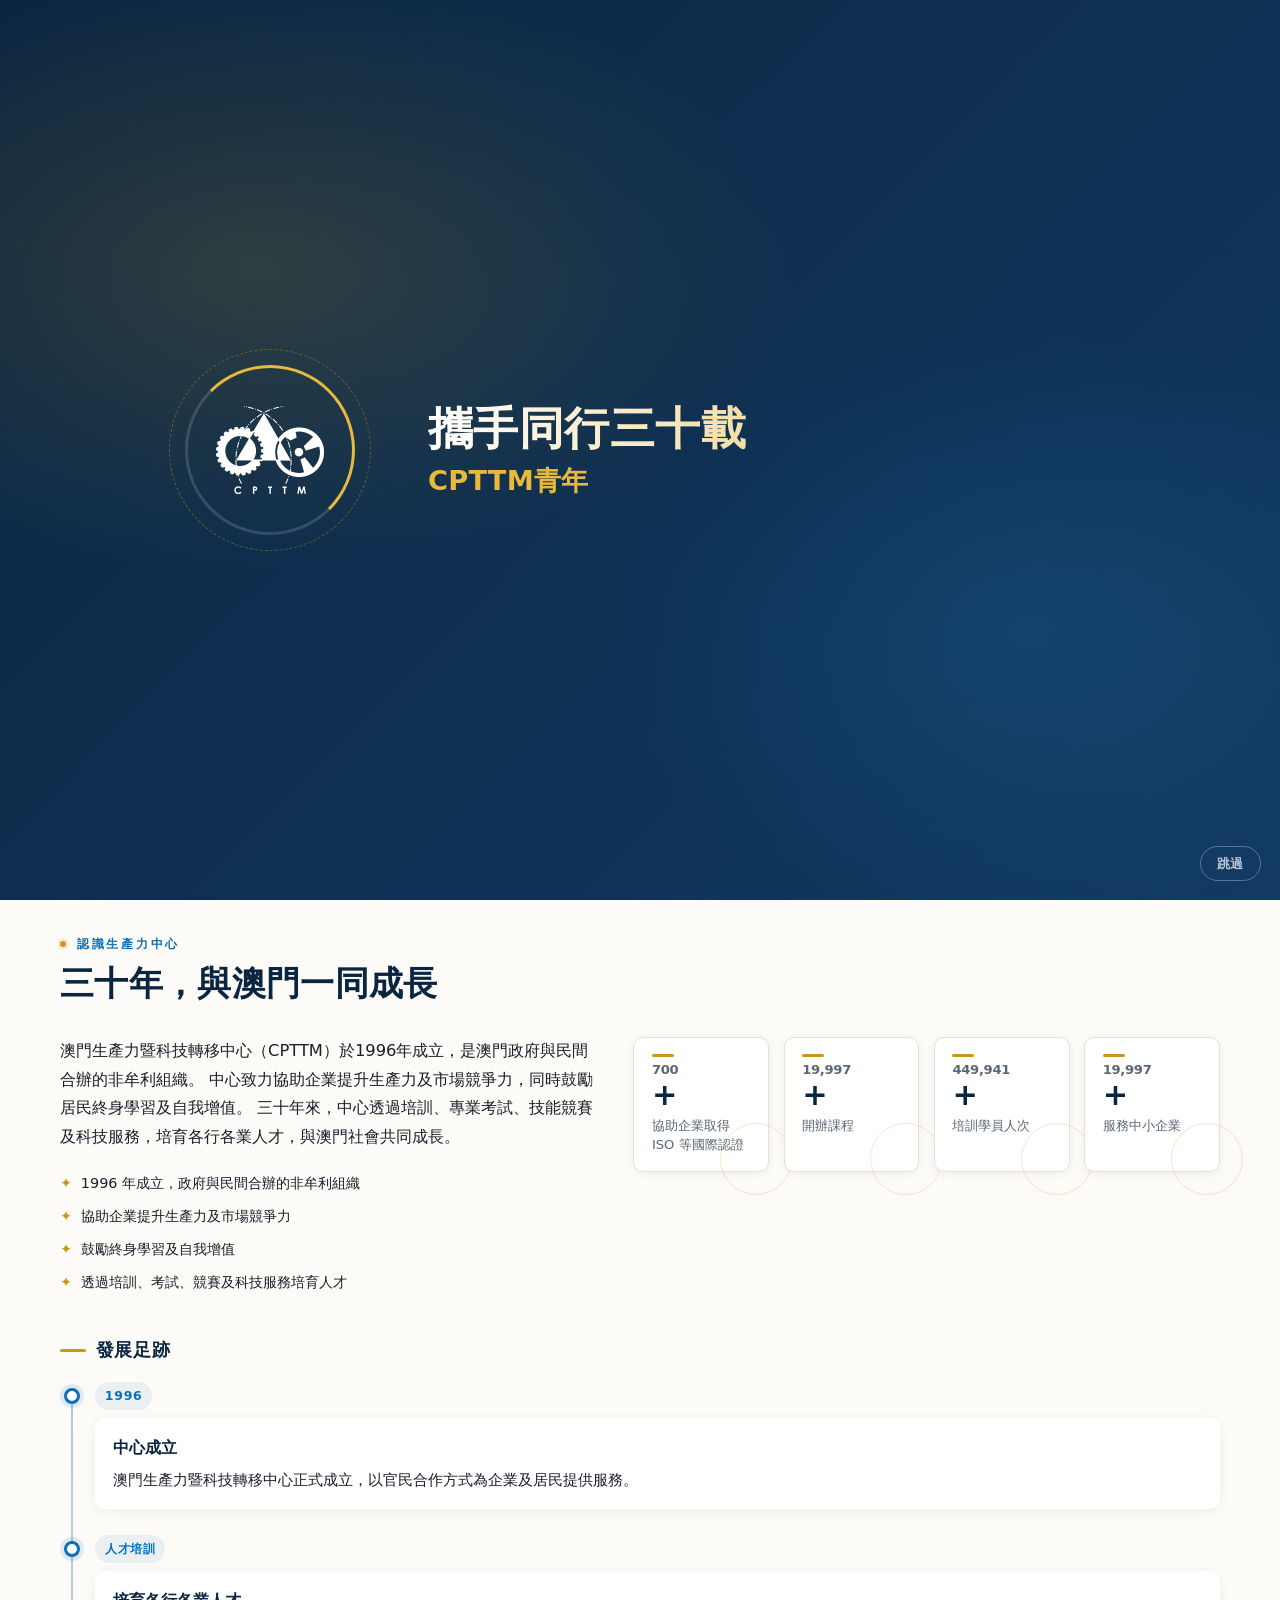
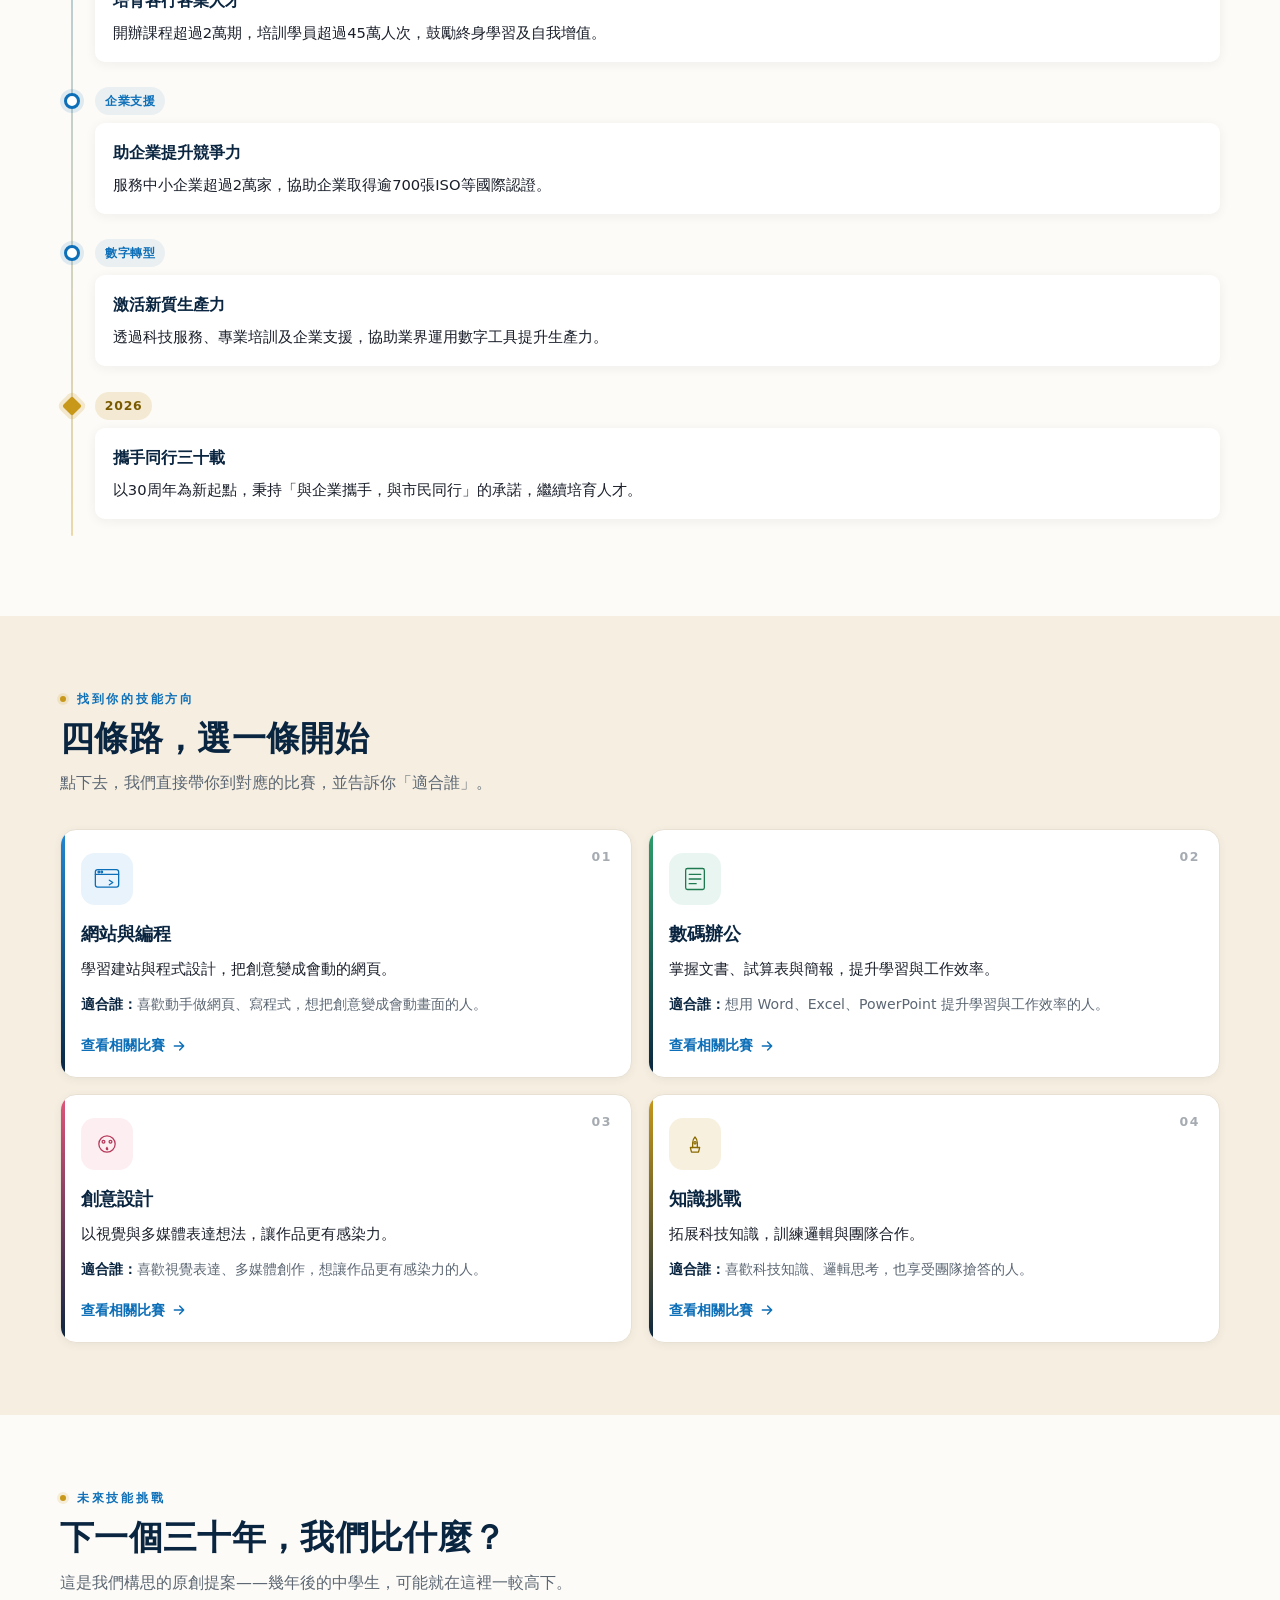
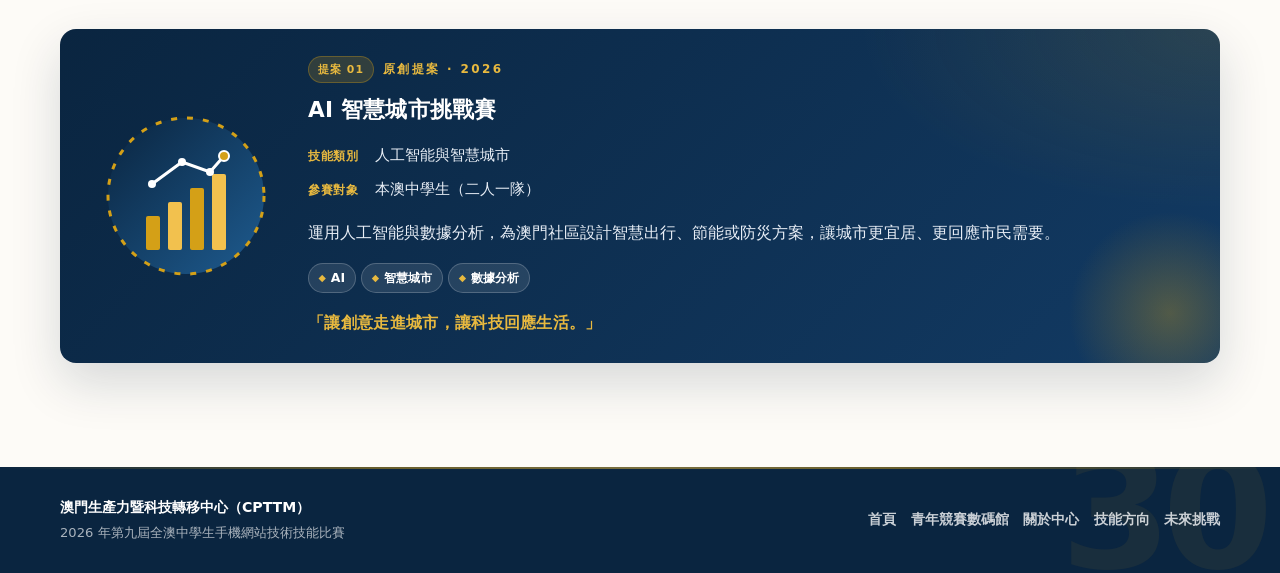
==== commit fdd4a0e0: "Update index.html" ====
--- a/index.html
+++ b/index.html
@@ -28,7 +28,7 @@
   <div id="intro" class="intro" role="dialog" aria-label="開場動畫" aria-modal="true">
     <div class="intro-inner">
       <div class="intro-logo" aria-hidden="true">
-        <img src="logos/原色LOGO.png" alt="" class="intro-logo-img">
+        <img src="原色LOGO.png" alt="" class="intro-logo-img">
       </div>
       <div class="intro-text">
         <p class="intro-line intro-line-1">
@@ -47,8 +47,8 @@
   <header class="site-header">
     <div class="wrap header-inner">
       <a class="brand" href="index.html" aria-label="CPTTM 青年競賽數碼館首頁">
-        <img src="logos/原色LOGO.png" alt="CPTTM 標誌" class="logo-cpttm" decoding="async">
-        <img src="logos/cpttm-30th-c.png" alt="CPTTM 30周年標誌" class="logo-30th" decoding="async">
+        <img src="原色LOGO.png" alt="CPTTM 標誌" class="logo-cpttm" decoding="async">
+        <img src="cpttm-30th-c.png" alt="CPTTM 30周年標誌" class="logo-30th" decoding="async">
         <span class="site-name">CPTTM<small>青年競賽數碼館</small></span>
       </a>
       <nav class="main-nav" aria-label="主要導覽">
@@ -174,7 +174,7 @@
 
         <figure class="hero-figure">
           <div class="hero-figure-frame">
-            <img src="images/hero.jpg"
+            <img src="hero.jpg"
                  alt="CPTTM 30周年慶祝酒會合照"
                  width="1024" height="768"
                  decoding="async">
@@ -208,7 +208,7 @@
           <path d="M18 88 Q80 112 142 88 L132 110 Q80 122 28 110 Z" fill="#0a2540"/>
           <path d="M18 88 Q80 112 142 88" stroke="#c8981a" stroke-width="2.5"
                 fill="none" stroke-linecap="round"/>
-          <path d="M18 88 Q8 80 4 66 Q10 76 18 80 Z" fill="#0a2540"/>
+          <path d="M18 88 Q8 dealt 80 4 66 Q10 76 18 80 Z" fill="#0a2540"/>
           <path d="M112 88 L112 68 L138 68 L138 88 Z" fill="#123a63"
                 stroke="#c8981a" stroke-width="1.5"/>
           <line x1="72" y1="88" x2="72" y2="14"
@@ -348,7 +348,7 @@
                 <path d="M4 16 H44"/>
                 <circle cx="10" cy="12" r="1.4"/>
                 <circle cx="15" cy="12" r="1.4"/>
-                <path d="M14 26 L20 30 L14 34"/>
+                <circle cx="14" cy="26 L20 30 L14 34"/>
                 <path d="M28 34 L34 30 L28 26"/>
               </svg>
             </span>
